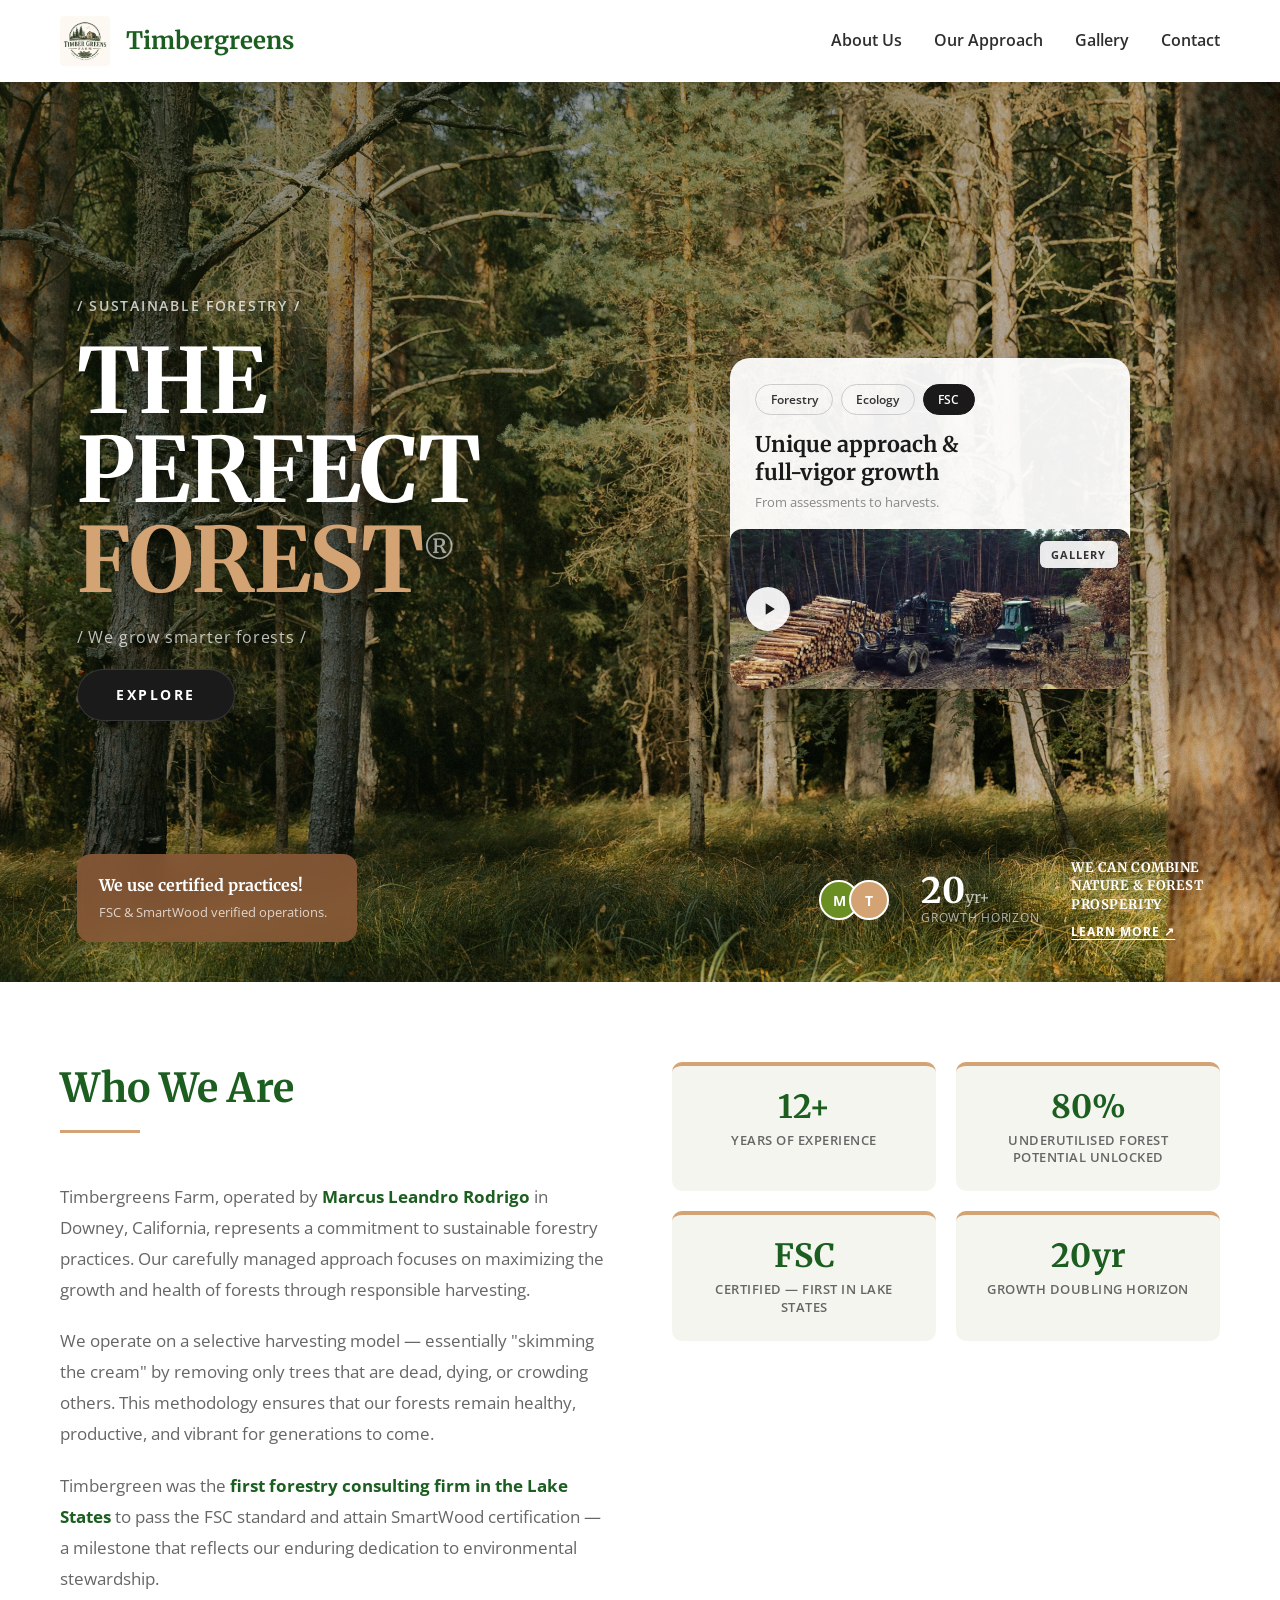
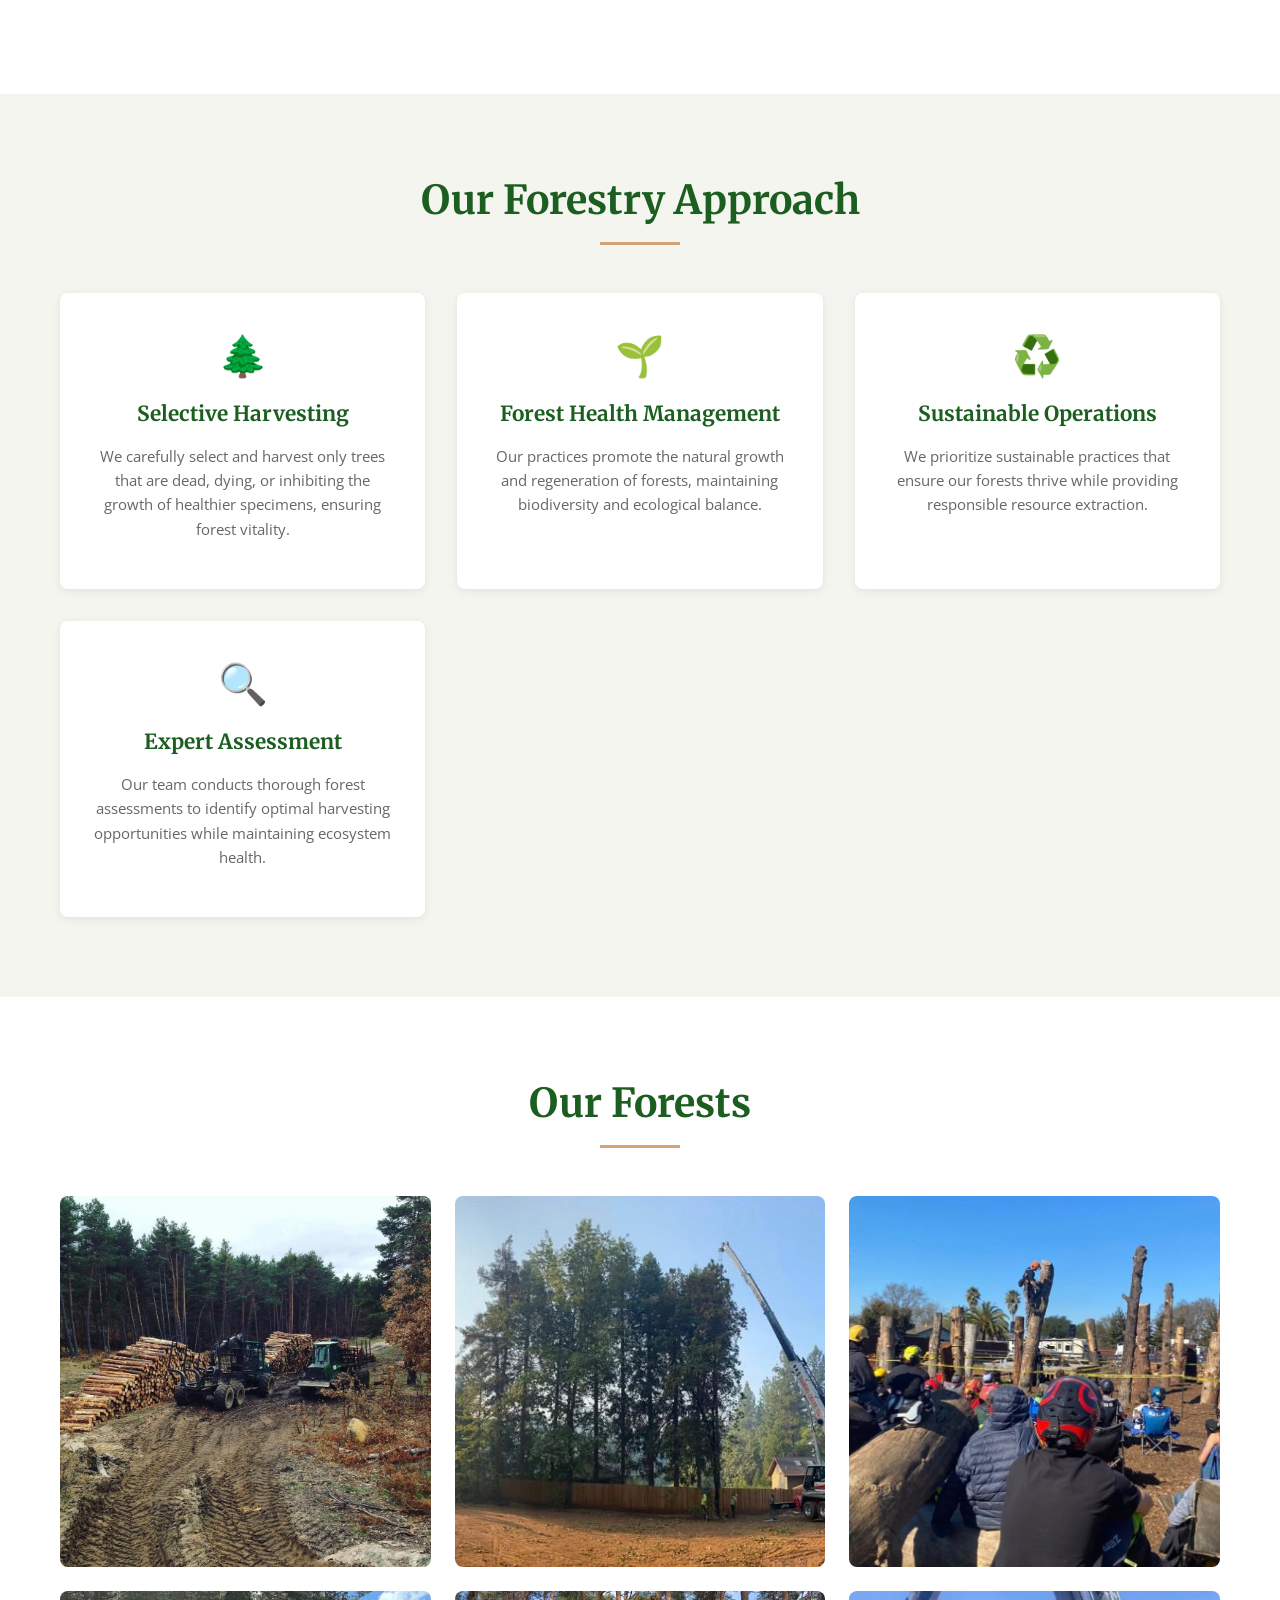
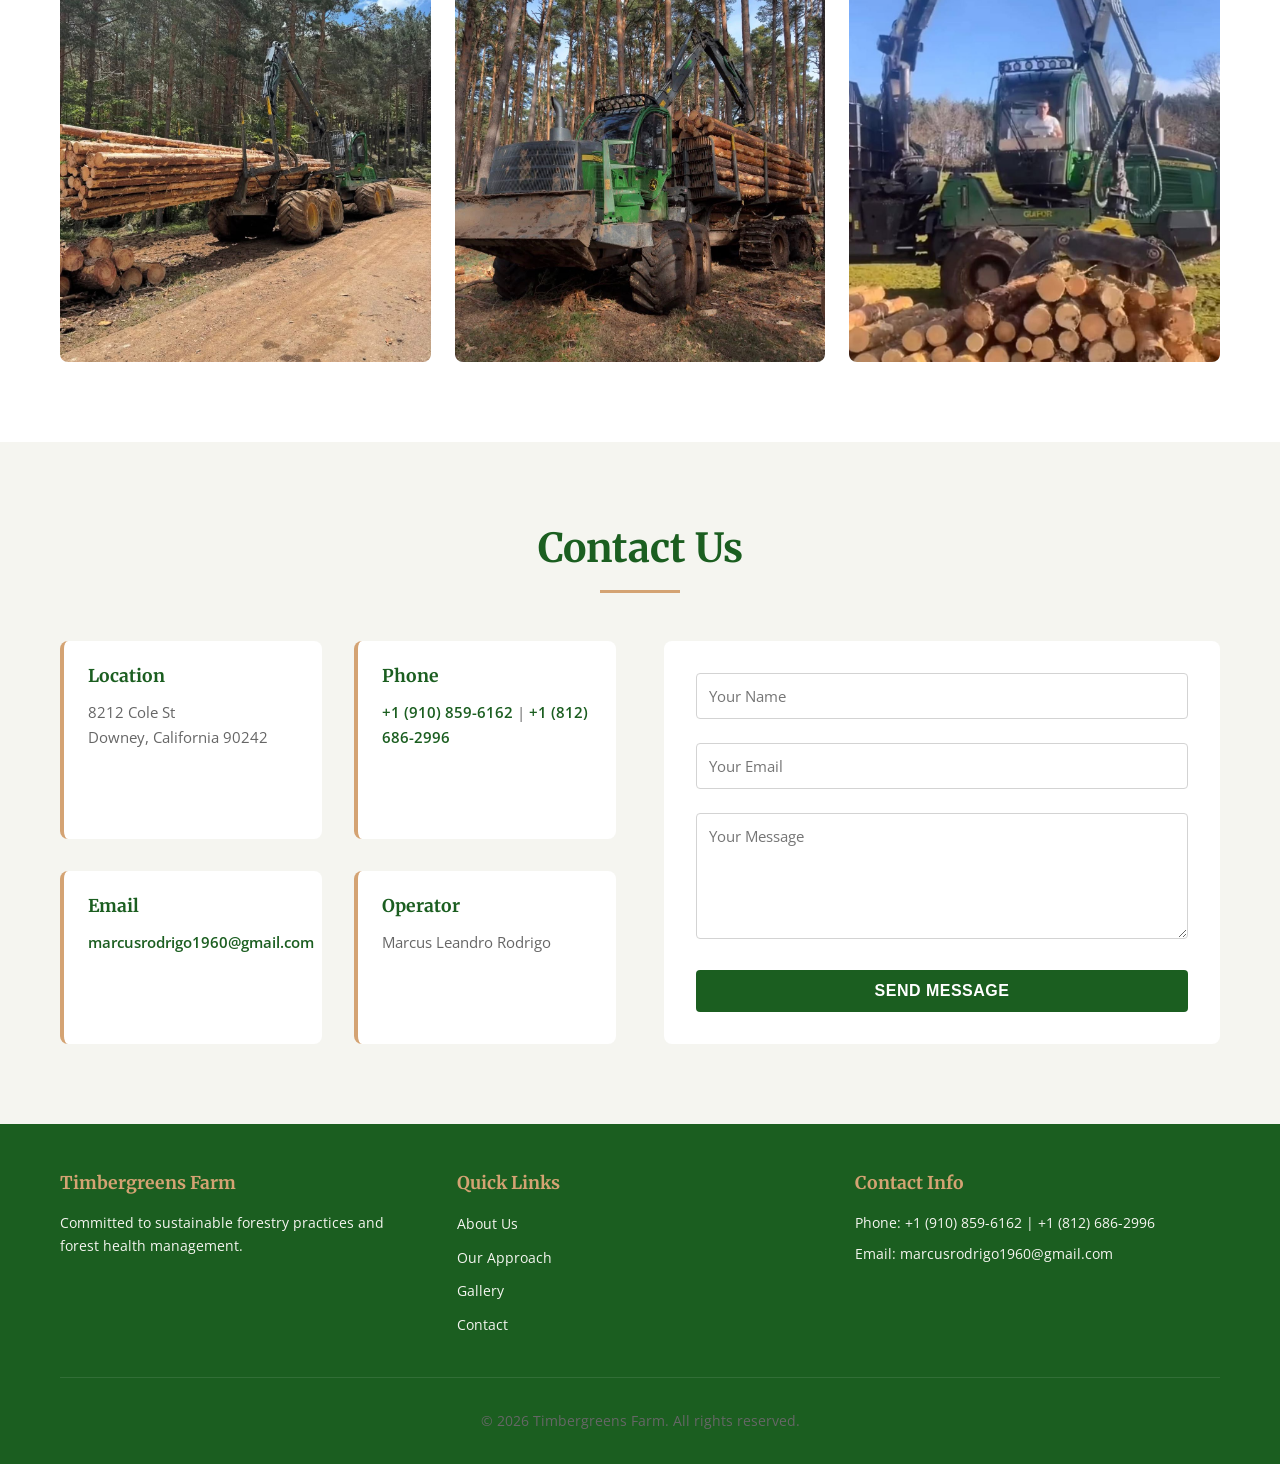
==== index.html @ 0f0b2492 "another commit message" ====
<!doctype html>
<html lang="en">
  <head>
    <meta charset="UTF-8" />
    <meta name="viewport" content="width=device-width, initial-scale=1.0" />
    <title>Timbergreens Farm - Sustainable Forestry Solutions</title>
    <link rel="preconnect" href="https://fonts.googleapis.com" />
    <link rel="preconnect" href="https://fonts.gstatic.com" crossorigin />
    <link
      href="https://fonts.googleapis.com/css2?family=Merriweather:wght@400;700&family=Open+Sans:wght@400;600;700&display=swap"
      rel="stylesheet"
    />
    <link rel="stylesheet" href="css/styles.css" />

    <link rel="stylesheet" href="css/about.css" />
  </head>
  <body>
    <!-- Header & Navigation -->
    <header class="header">
      <nav class="navbar">
        <div class="container">
          <div class="nav-wrapper">
            <div class="logo-section">
              <img src="Logo.jpeg" alt="Timbergreens Farm Logo" class="logo" />
              <span class="company-name">Timbergreens</span>
            </div>
            <ul class="nav-menu">
              <li><a href="about.html" class="nav-link">About Us</a></li>
              <li><a href="#services" class="nav-link">Our Approach</a></li>
              <li><a href="#gallery" class="nav-link">Gallery</a></li>
              <li><a href="#contact" class="nav-link">Contact</a></li>
            </ul>
            <button class="menu-toggle" id="menuToggle">
              <span></span>
              <span></span>
              <span></span>
            </button>
          </div>
        </div>
      </nav>
    </header>

    <!-- Hero Section -->
    <section class="hero" id="hero">
      <img
        src="images/Hero Img.jpg"
        alt="Timbergreens Forest"
        class="hero-bg-image"
      />
      <div class="hero-bg-overlay"></div>

      <div class="hero-inner">
        <!-- LEFT: Display text -->
        <div class="hero-left">
          <div class="hero-eyebrow">/ Sustainable Forestry /</div>
          <h1 class="hero-display">
            THE<br />
            PERFECT<br />
            <span class="hero-display-accent">FOREST</span
            ><sup class="hero-reg">®</sup>
          </h1>
          <p class="hero-tagline">/ We grow smarter forests /</p>
          <a href="#contact" class="hero-cta" id="heroCta">EXPLORE</a>
        </div>

        <!-- RIGHT: Floating info card -->
        <div class="hero-right">
          <div class="hero-card" id="heroCard">
            <div class="hero-card-tags">
              <span class="hero-tag">Forestry</span>
              <span class="hero-tag">Ecology</span>
              <span class="hero-tag hero-tag--dark">FSC</span>
            </div>
            <h2 class="hero-card-title">
              Unique approach &amp;<br />full-vigor growth
            </h2>
            <p class="hero-card-sub">From assessments to harvests.</p>
            <div class="hero-card-media">
              <a
                href="#gallery"
                class="hero-play-btn"
                id="heroPlayBtn"
                aria-label="View gallery"
              >
                <svg viewBox="0 0 24 24" fill="currentColor">
                  <path d="M8 5v14l11-7z" />
                </svg>
              </a>
              <div class="hero-card-badge">GALLERY</div>
              <img
                src="images/photo 1.jpeg"
                alt="Timbergreens forest preview"
                class="hero-card-img"
              />
            </div>
          </div>
        </div>
      </div>

      <!-- BOTTOM bar -->
      <div class="hero-bottom">
        <div class="hero-bottom-left">
          <div class="hero-bottom-card">
            <p class="hero-bottom-label">We use certified practices!</p>
            <p class="hero-bottom-sub">
              FSC &amp; SmartWood verified operations.
            </p>
          </div>
        </div>
        <div class="hero-bottom-right">
          <div class="hero-avatars">
            <div class="hero-avatar" style="background: #6b8e23">M</div>
            <div class="hero-avatar" style="background: #d4a373">T</div>
          </div>
          <div class="hero-stat-block">
            <span class="hero-stat-num">20<em>yr+</em></span>
            <span class="hero-stat-label">Growth horizon</span>
          </div>
          <div class="hero-nature-tagline">
            <p>WE CAN COMBINE<br />NATURE &amp; FOREST<br />PROSPERITY</p>
            <a href="about.html" class="hero-learn-more">LEARN MORE ↗</a>
          </div>
        </div>
      </div>
    </section>

    <!-- About Section -->
    <!-- Intro Statement -->
    <section class="about-intro">
      <div class="container">
        <div class="intro-grid">
          <div class="intro-text">
            <div class="section-header section-header--left">
              <h2>Who We Are</h2>
              <div class="divider divider--left"></div>
            </div>
            <p>
              Timbergreens Farm, operated by
              <strong>Marcus Leandro Rodrigo</strong> in Downey, California,
              represents a commitment to sustainable forestry practices. Our
              carefully managed approach focuses on maximizing the growth and
              health of forests through responsible harvesting.
            </p>
            <p>
              We operate on a selective harvesting model — essentially "skimming
              the cream" by removing only trees that are dead, dying, or
              crowding others. This methodology ensures that our forests remain
              healthy, productive, and vibrant for generations to come.
            </p>
            <p>
              Timbergreen was the
              <strong>first forestry consulting firm in the Lake States</strong>
              to pass the FSC standard and attain SmartWood certification — a
              milestone that reflects our enduring dedication to environmental
              stewardship.
            </p>
          </div>
          <div class="intro-stats">
            <div class="stat-card">
              <span class="stat-number">12+</span>
              <span class="stat-label">Years of Experience</span>
            </div>
            <div class="stat-card">
              <span class="stat-number">80%</span>
              <span class="stat-label"
                >Underutilised Forest Potential Unlocked</span
              >
            </div>
            <div class="stat-card">
              <span class="stat-number">FSC</span>
              <span class="stat-label">Certified — First in Lake States</span>
            </div>
            <div class="stat-card">
              <span class="stat-number">20yr</span>
              <span class="stat-label">Growth Doubling Horizon</span>
            </div>
          </div>
        </div>
      </div>
    </section>
    <!-- <section id="about" class="about">
      <div class="container">
        <div class="section-header">
          <h2>About Timbergreens</h2>
          <div class="divider"></div>
        </div>
        <div class="about-content">
          <div class="about-text"> -->
    <!-- <p>
              Timbergreens Farm, operated by Marcus Leandro Rodrigo in Downey,
              California, represents a commitment to sustainable forestry
              practices. Our carefully managed approach focuses on maximizing
              the growth and health of forests through responsible harvesting.
              Timbergreen Forestry – Spring Green, WI 53588 …creating a smarter
              kind of forest owner…. Opportunities for Cooperative Management:
              Washington Island, Wisconsin The Sustainable Forestry Cooperative
              movement has caught the attention of many residents of Washington
              Island. Timbergreen has been involved in several forest owner
              meetings, a low-impact logging demonstration field day, and has
              installed flooring in two homes on the Island, showing the final
              product available from cooperative management. Many ideas have
              been discussed and interest appears high to explore the options
              for starting a forestry cooperative. Here is a summary of some of
              the ideas that have been discussed over the past two months:
              Washington Island covers an area of about 20,000 acres with
              approximately 8,000 acres of that being forest. A significant
              portion of the forest (30-40%) is growing on small woodlots that
              contain homes. (The Door County information office will be
              providing Timbergreen with digital GIS data, allowing us to make a
              much more accurate estimation of this area) Residents describe
              forest management on the Island as involving occasional harvesting
              of large trees by Algoma Lumber Co. as well as some logging for
              personal use by several forest owners. There are several small
              sawmills on the Island, all are part time operations. Indications
              are that the forest resource is about 80% underutilized
              (Timbergreen’s estimate). The 1996 USFS inventory of Wisconsin’s
              timber resource offers the following information for Door County:
              Average stocking Annual Growth Species Mix 3,400 board feet per
              acre 105 board feet sawlogs 2/10ths cord sawbolts and pulp (Logs
              smaller than 10” diameter on the small end) 28% Cedar, 28%
              Aspen-Birch, 44% Maple-Beech Our observations are that the Island
              appears to fit this county average closely. Averages are just
              that, the average. We observed many woodlots with much higher
              volumes and great potential for forest management, while others
              were in very poor condition due to over-harvesting of just the
              good trees. Once we receive the GIS data, we can fine tune the
              acreage estimates and the species mix information. Timbergreen’s
              Full Vigor Forestry system works to build a fully stocked forest
              of high quality large trees, then harvests just the natural annual
              production of the forest to keep the best trees growing with good
              vigor. Using FVF principles, the annual growth of the forest could
              be doubled within 20 years. Each selective harvest would be better
              and better quality as time goes forward. Value-added processing of
              harvested timber could create a major new industry on the Island.
              In N. Europe where forest owner cooperatives have been successful
              for over 50 years, 60% of the forest owners have become members.
              In Finland, nearly all forest owners now belong to a cooperative.
              We estimate that within 5 years, a cooperative on the Island would
              attract about 60% of the woodlot owners.
            </p>
            <p>
              We operate on a selective harvesting model—essentially "skimming
              the cream" by removing only trees that are dead, dying, or
              crowding others. This methodology ensures that our forests remain
              healthy, productive, and vibrant for generations to come.
              Timbergreen Forestry – Spring Green, WI 53588 …creating a smarter
              kind of forest owner…. Resources Available: Assuming 60% of the
              landowners would participate, that would total about 5,000 acres
              of forest. Our first restoration harvest usually removes about
              1,000 board feet per acre of the worst timber. This could produce
              about 1,000,000 bf per year, for 5 years, just to begin the
              management process. By 2006, the annual growth on these lands
              would exceed 1,000,000 bf if the sawbolts (logs 6-10” diameter)
              are utilized. It seems appropriate to consider this production
              goal to be able to reach a large percentage of forest owners and
              have sufficient volume of wood to make the operation very
              efficient. Forest Management Planning: The Forest Stewardship
              Council is a global third party certification organization that
              offers the ‘state of the art’ guidance for Sustainable Forest
              Management. Timbergreen was the first forestry consulting firm in
              the Lake States to pass the FSC standard and attain SmartWood
              certification. FSC stresses that forest management must consider
              the community benefits, environmental protection & restoration, as
              well as the economic returns of all operations. We would recommend
              starting the planning process with discussions involving the
              Island residents to get their thoughts on what they would like the
              Island to look like in 100 years. Issues that were voiced
              included; deer herd management, maintaining open space in natural
              condition, controlling further development to keep things from
              changing, and maintaining water quality. Once the “desired future
              condition” is chosen, a step by step process can be developed to
              attain that goal. We work with the forest owner to help them
              develop a management program for their land that they understand
              and believe in. Potential Products: Hardwood flooring and kiln dry
              lumber have been the best products here at Timbergreen for 12
              years. We specialize in rustic – character flooring that can be
              made from our worst first harvests. (See the article ‘The
              Timbergreen Trials’) The beech, maple, oak, birch, and ash present
              on Washington Island are all very valuable as flooring. Better
              quality boards would be more valuable as millwork, furniture, or
              simply dry lumber. The cedar has many different uses from siding,
              decking, outdoor furniture, indoor paneling, and lumber. Naturally
              rot resistant wood is in high demand from environmentally
              conscious consumers today. There are an unlimited number of wood
              products that could be made from the forest here. The more
              manufacturing done, the higher the profits. Selling direct to
              consumers gives maximum returns. Marketing could be targeted first
              at construction projects on the Island where large volumes of
              lumber are used for flooring, cabinets, furniture, etc. Other wood
              using business could be contacted. Products could be made
              specifically for the visitors that come over on the ferries.
              Excess wood could be marketed as kiln dry lumber or flooring and
              sold off Island through the coop system or over the Internet.
              Maple and cedar are in high demand in the Milwaukee, Madison, and
              Chicago area. FSC certification would be a useful marketing aid
              for the coop’s wood.
            </p> -->
    <!-- <div class="quick-facts">
              <div class="fact-item">
                <h3>Our Philosophy</h3>
                <p>
                  Balance extraction with forest regeneration Timbergreen
                  Forestry – Spring Green, WI 53588 3 …creating a smarter kind
                  of forest owner…. The ultimate product would be to build log
                  cabins, complete with railings, stairs, flooring, cabinets,
                  furniture, decks, etc. Island contractors could work with the
                  coop to use much of the annual harvest in a final form.
                  Economic Impacts: Based on 12 years of selling value-added
                  wood products across the continent, Timbergreen can project
                  the value of the annual harvest – if selling direct to
                  consumers is chosen as the marketing goal. 1,000,000 bf total
                  harvest volume: Cedar – 280,000 bf Sell half as air dry lumber
                  for decking, siding @ $1/bf Sell half as manufactured paneling
                  $140,000 @ $2/bf $280,000 Hardwoods – 720,000 bf Sell 10% as
                  rough lumber Sell 45% as flooring Sell 45% as kd lumber
                  Estimated annual sales @$.75/bf @$3/bf @ $2.5/bf $54,000
                  $972,000 $810,000 $2,256,000 These figures could go much
                  higher if the coop installs the flooring, or more wood is
                  manufactured into final form products. It would be possible to
                  exceed $5,000,000 per year gross sales with creative
                  processing and marketing. It would take a major effort to
                  create the facility to process this wood, but the payoff is
                  very quick. This size business would create at least 10 full
                  time jobs within 3 years. The unique location, cool weather,
                  stable soils, and timber types make this an ideal summer
                  ‘logging camp’. (Here at Timbergreen, our Forest Owner Field
                  Days are very popular, and we actually get a lot of work done
                  while demonstrating our methods. Visitors pay a fee to cover
                  the expenses, so the work accomplished is an added benefit.)
                  Energy Production: Island residents have described previous
                  efforts to burn waste to generate power. Insufficient volume
                  was available to support an efficient operation.
                </p>
              </div>
              <div class="fact-item">
                <h3>Our Goal</h3>
                <p>
                  Maximize forest health and natural growth Value-added
                  Facilities: Several buildings would be needed to operate
                  efficiently. Our suggestion would be: 1. Sawmill building –
                  30’X60’ insulated pole building. This would house a WoodMizer
                  type band sawmill, a band resaw, an edger saw, a chop saw, a
                  dust collection system, and material handling rollers. One
                  heavy-duty forklift would be needed for this operation. 2.
                  Kilns Three Super Solar Cycle Kilns – 450,000 bf annual
                  capacity total. Three wood heated kilns 360,000 bf annual
                  capacity total. 3. Drying and storage building – 30’X60’
                  insulated pole building. This would house the air dry lumber
                  and the finished products waiting to be sold. A forklift would
                  be needed for this operation also. 4.
                  Warehouse-workshop-outlet store-office – 60’X100’ insulated
                  pole building. This would house a surface planer, rip saw,
                  chop saw, and molder. 4. Island workshops and stores A series
                  of smaller shops around the Island could be involved also.
                  Harvesting Equipment: Several low impact logging machines
                  would be needed. The small end could be 4X4 or 6X6 ATVs with a
                  skidding arch. Horse logging would work very well on the
                  Island. A skidding machine with radio-controlled winch is
                  another important machine. A small and a large forwarding
                  trailer or a pre-hauler would move logs to the roadside.
                  Flatbed trailers or a log truck would move the logs to the
                  mill. Wood waste from manufacturing and forestry operations
                  could be used to supplement burnable waste to make the Island
                  more self sufficient. Technology is improving quickly,
                  providing better efficiency and less pollution than just a few
                  years ago. Cooperative Showcase: Washington Island is a unique
                  opportunity for a community forestry cooperative to thrive. An
                  underutilized forest resource could provide the economic means
                  to strengthen the future of the Island economy through working
                  together for many benefits.
                </p>
              </div>
              <div class="fact-item">
                <h3>Our Practice</h3>
                <p>
                  Selective removal of dead, dying, and crowded trees Natural
                  Neighborhood Management: The high number of small woodlots
                  containing a home has spurred thought on a cooperative method
                  of management in areas with many neighbors. Please refer to
                  the ‘Natural Neighborhood Management’ article for details on
                  processing logs through the coop when a yard or woodlot tree
                  must be salvaged. Non-Timber Forest Products: Other forestry
                  coops are also producing a variety of mushrooms,
                  herbal-medicinal plants, maple syrup, etc to supplement the
                  timber production and involve people of varied interests. The
                  rich soils in the Island forests would be suitable for many
                  alternative crops. Education and Training: One topic that
                  comes up over and over in the discussions is resource
                  management education. A wide range of ideas from a school
                  forest, a demonstration forest for visitors, a forestry
                  conference center, to a logger training program has been
                  aired. A cooperative can use some of the value-added profits
                  to support programs of their choice. First priority seems to
                  be in serving the needs of the students in the school system.
                  Many projects could be done throughout the school year, in the
                  field, classroom or workshop. Several teachers are already
                  involved in the discussions and offer encouragement to support
                  an educational outreach in the school. This Island is a
                  perfect place to have a demonstration/training center. There
                  is a huge demand for practical, common sense forestry and low
                  impact logging information. Hundreds and perhaps thousands of
                  visitors could be drawn to the Island to ‘see in action’ the
                  forestry projects of this cooperative. Horse skidding would be
                  an attraction that would be extremely popular.
                </p>
              </div>
            </div>
          </div>
        </div>
      </div>
    </section> -->

    <!-- Services / Approach Section -->
    <section id="services" class="services">
      <div class="container">
        <div class="section-header">
          <h2>Our Forestry Approach</h2>
          <div class="divider"></div>
        </div>
        <div class="services-grid">
          <div class="service-card">
            <div class="service-icon">
              <span>🌲</span>
            </div>
            <h3>Selective Harvesting</h3>
            <p>
              We carefully select and harvest only trees that are dead, dying,
              or inhibiting the growth of healthier specimens, ensuring forest
              vitality.
            </p>
          </div>
          <div class="service-card">
            <div class="service-icon">
              <span>🌱</span>
            </div>
            <h3>Forest Health Management</h3>
            <p>
              Our practices promote the natural growth and regeneration of
              forests, maintaining biodiversity and ecological balance.
            </p>
          </div>
          <div class="service-card">
            <div class="service-icon">
              <span>♻️</span>
            </div>
            <h3>Sustainable Operations</h3>
            <p>
              We prioritize sustainable practices that ensure our forests thrive
              while providing responsible resource extraction.
            </p>
          </div>
          <div class="service-card">
            <div class="service-icon">
              <span>🔍</span>
            </div>
            <h3>Expert Assessment</h3>
            <p>
              Our team conducts thorough forest assessments to identify optimal
              harvesting opportunities while maintaining ecosystem health.
            </p>
          </div>
        </div>
      </div>
    </section>

    <!-- Gallery Section -->
    <section id="gallery" class="gallery">
      <div class="container">
        <div class="section-header">
          <h2>Our Forests</h2>
          <div class="divider"></div>
        </div>
        <div class="gallery-grid">
          <div class="gallery-item">
            <img src="images/photo 1.jpeg" alt="Forest landscape 1" />
          </div>
          <div class="gallery-item">
            <img src="images/photo 2.jpeg" alt="Forest landscape 2" />
          </div>
          <div class="gallery-item">
            <img src="images/photo 3.jpeg" alt="Forest landscape 3" />
          </div>
          <div class="gallery-item">
            <img src="images/photo 4.jpeg" alt="Forest landscape 4" />
          </div>
          <div class="gallery-item">
            <img src="images/photo 5.jpeg" alt="Forest landscape 5" />
          </div>
          <div class="gallery-item">
            <img src="images/photo 6.jpeg" alt="Forest landscape 6" />
          </div>
        </div>
      </div>
    </section>

    <!-- Contact Section -->
    <section id="contact" class="contact">
      <div class="container">
        <div class="section-header">
          <h2>Contact Us</h2>
          <div class="divider"></div>
        </div>
        <div class="contact-content">
          <div class="contact-info">
            <div class="info-item">
              <h3>Location</h3>
              <p>8212 Cole St<br />Downey, California 90242</p>
            </div>
            <div class="info-item">
              <h3>Phone</h3>
              <p>
                <a href="tel:+1 (910) 859-6162">+1 (910) 859-6162</a> |
                <a href="tel:+1 (812) 686-2996">+1 (812) 686-2996</a>
              </p>
            </div>
            <div class="info-item">
              <h3>Email</h3>
              <p>
                <a href="mailto:marcusrodrigo1960@gmail.com"
                  >marcusrodrigo1960@gmail.com</a
                >
              </p>
            </div>
            <div class="info-item">
              <h3>Operator</h3>
              <p>Marcus Leandro Rodrigo</p>
            </div>
          </div>
          <div class="contact-form">
            <form id="contactForm">
              <div class="form-group">
                <input type="text" id="name" placeholder="Your Name" required />
              </div>
              <div class="form-group">
                <input
                  type="email"
                  id="email"
                  placeholder="Your Email"
                  required
                />
              </div>
              <div class="form-group">
                <textarea
                  id="message"
                  placeholder="Your Message"
                  rows="5"
                  required
                ></textarea>
              </div>
              <button type="submit" class="submit-button">Send Message</button>
            </form>
          </div>
        </div>
      </div>
    </section>

    <!-- Footer -->
    <footer class="footer">
      <div class="container">
        <div class="footer-content">
          <div class="footer-section">
            <h4>Timbergreens Farm</h4>
            <p>
              Committed to sustainable forestry practices and forest health
              management.
            </p>
          </div>
          <div class="footer-section">
            <h4>Quick Links</h4>
            <ul>
              <li><a href="about.html">About Us</a></li>
              <li><a href="#services">Our Approach</a></li>
              <li><a href="#gallery">Gallery</a></li>
              <li><a href="#contact">Contact</a></li>
            </ul>
          </div>
          <div class="footer-section">
            <h4>Contact Info</h4>
            <p>
              Phone: <a href="tel:+19108596162">+1 (910) 859-6162</a> |
              <a href="tel:+18126862996">+1 (812) 686-2996</a>
            </p>
            <p>
              Email:
              <a href="mailto:marcusrodrigo1960@gmail.com"
                >marcusrodrigo1960@gmail.com</a
              >
            </p>
          </div>
        </div>
        <div class="footer-bottom">
          <p>&copy; 2026 Timbergreens Farm. All rights reserved.</p>
        </div>
      </div>
    </footer>

    <script src="js/script.js"></script>
  </body>
</html>
---- css/styles.css ----
/* ==========================================
    COLOR PALETTE
   ========================================== */
:root {
    --primary: #1B5E20;
    --secondary: #6B8E23;
    --accent: #D4A373;
    --background: #F5F5F0;
    --text: #2E2E2E;
    --light-text: #666666;
    --border: #D3D3D3;
    --white: #FFFFFF;
}

/* ==========================================
    TYPOGRAPHY
   ========================================== */
* {
    margin: 0;
    padding: 0;
    box-sizing: border-box;
}

html {
    scroll-behavior: smooth;
}

body {
    font-family: 'Open Sans', sans-serif;
    color: var(--text);
    background-color: var(--background);
    line-height: 1.6;
}

h1, h2, h3, h4, h5, h6 {
    font-family: 'Merriweather', serif;
    line-height: 1.3;
    margin-bottom: 1rem;
    color: var(--primary);
}

p {
    color: var(--light-text);
    margin-bottom: 1rem;
}

a {
    color: var(--primary);
    text-decoration: none;
    transition: color 0.3s ease;
}

a:hover {
    color: var(--secondary);
}

/* ==========================================
    LAYOUT
   ========================================== */
.container {
    max-width: 1200px;
    margin: 0 auto;
    padding: 0 20px;
}

.section-header {
    text-align: center;
    margin-bottom: 3rem;
}

.section-header h2 {
    font-size: 2.5rem;
    margin-bottom: 1rem;
}

.divider {
    width: 80px;
    height: 3px;
    background-color: var(--accent);
    margin: 0 auto;
}

/* ==========================================
    HEADER & NAVIGATION
   ========================================== */
.header {
    background-color: var(--white);
    box-shadow: 0 2px 8px rgba(0, 0, 0, 0.1);
    position: sticky;
    top: 0;
    z-index: 100;
}

.navbar {
    padding: 1rem 0;
}

.nav-wrapper {
    display: flex;
    justify-content: space-between;
    align-items: center;
}

.logo-section {
    display: flex;
    align-items: center;
    gap: 1rem;
}

.logo {
    height: 50px;
    width: auto;
    border-radius: 4px;
}

.company-name {
    font-family: 'Merriweather', serif;
    font-size: 1.5rem;
    font-weight: 700;
    color: var(--primary);
}

.nav-menu {
    display: flex;
    list-style: none;
    gap: 2rem;
}

.nav-link {
    font-weight: 600;
    color: var(--text);
    padding: 0.5rem 0;
    border-bottom: 2px solid transparent;
    transition: all 0.3s ease;
}

.nav-link:hover {
    color: var(--primary);
    border-bottom-color: var(--accent);
}

.menu-toggle {
    display: none;
    flex-direction: column;
    background: none;
    border: none;
    cursor: pointer;
    gap: 5px;
}

.menu-toggle span {
    width: 25px;
    height: 3px;
    background-color: var(--primary);
    border-radius: 2px;
    transition: all 0.3s ease;
}

/* ==========================================
    HERO SECTION — REDESIGNED
   ========================================== */
.hero {
    position: relative;
    min-height: 100vh;
    overflow: hidden;
    display: flex;
    flex-direction: column;
    justify-content: space-between;
    font-family: 'Merriweather', serif;
}

/* Background image */
.hero-bg-image {
    position: absolute;
    inset: 0;
    width: 100%;
    height: 100%;
    object-fit: cover;
    object-position: center 30%;
    z-index: 0;
}

/* Subtle gradient overlay — keeps readability without killing the photo */
.hero-bg-overlay {
    position: absolute;
    inset: 0;
    background: linear-gradient(
        135deg,
        rgba(15, 30, 15, 0.52) 0%,
        rgba(10, 22, 10, 0.28) 50%,
        rgba(0, 0, 0, 0.08) 100%
    );
    z-index: 1;
}

/* ---- INNER (two-column) ---- */
.hero-inner {
    position: relative;
    z-index: 2;
    display: grid;
    grid-template-columns: 1fr 1fr;
    align-items: center;
    gap: 2rem;
    padding: 7rem 6vw 2rem;
    flex: 1;
}

/* ---- LEFT ---- */
.hero-left {
    display: flex;
    flex-direction: column;
    gap: 1.2rem;
}

.hero-eyebrow {
    font-family: 'Open Sans', sans-serif;
    font-size: 0.9rem;
    font-weight: 600;
    letter-spacing: 0.12em;
    color: rgba(255,255,255,0.75);
    text-transform: uppercase;
}

.hero-display {
    font-family: 'Merriweather', serif;
    font-size: clamp(3.4rem, 7vw, 6.5rem);
    font-weight: 700;
    line-height: 1.0;
    color: #fff;
    text-shadow: 2px 4px 18px rgba(0,0,0,0.35);
    letter-spacing: -0.01em;
    margin: 0;
    animation: heroFadeUp 0.9s ease both;
}

.hero-display-accent {
    color: #D4A373;
}

.hero-reg {
    font-size: 0.35em;
    vertical-align: super;
    color: rgba(255,255,255,0.6);
    font-weight: 400;
}

.hero-tagline {
    font-family: 'Open Sans', sans-serif;
    font-size: 1rem;
    color: rgba(255,255,255,0.72);
    letter-spacing: 0.05em;
    margin: 0;
    animation: heroFadeUp 1.0s 0.15s ease both;
}

/* Dark pill CTA — matches reference */
.hero-cta {
    display: inline-flex;
    align-items: center;
    justify-content: center;
    padding: 0.85rem 2.4rem;
    background-color: #1a1a1a;
    color: #fff;
    font-family: 'Open Sans', sans-serif;
    font-size: 0.88rem;
    font-weight: 700;
    letter-spacing: 0.18em;
    text-transform: uppercase;
    border-radius: 50px;
    border: 1.5px solid rgba(255,255,255,0.12);
    text-decoration: none;
    width: fit-content;
    transition: background 0.3s ease, transform 0.25s ease, box-shadow 0.3s ease;
    animation: heroFadeUp 1.1s 0.25s ease both;
}

.hero-cta:hover {
    background-color: #2d5a27;
    transform: translateY(-3px);
    box-shadow: 0 8px 24px rgba(0,0,0,0.35);
    color: #fff;
}

/* ---- RIGHT: floating card ---- */
.hero-right {
    display: flex;
    justify-content: center;
    align-items: flex-start;
    padding-top: 2rem;
    animation: heroFadeUp 1.0s 0.2s ease both;
}

.hero-card {
    background: rgba(255,255,255,0.94);
    backdrop-filter: blur(16px);
    -webkit-backdrop-filter: blur(16px);
    border-radius: 20px;
    padding: 1.6rem 1.6rem 0;
    width: 100%;
    max-width: 400px;
    box-shadow: 0 20px 60px rgba(0,0,0,0.22);
    overflow: hidden;
    position: relative;
}

.hero-card-tags {
    display: flex;
    gap: 0.5rem;
    margin-bottom: 1rem;
}

.hero-tag {
    font-family: 'Open Sans', sans-serif;
    font-size: 0.78rem;
    font-weight: 600;
    padding: 0.3rem 0.9rem;
    border-radius: 50px;
    border: 1.5px solid #ccc;
    color: #333;
    background: transparent;
}

.hero-tag--dark {
    background: #1a1a1a;
    color: #fff;
    border-color: #1a1a1a;
}

.hero-card-title {
    font-family: 'Merriweather', serif;
    font-size: 1.35rem;
    font-weight: 700;
    color: #1a1a1a;
    line-height: 1.3;
    margin-bottom: 0.3rem;
}

.hero-card-sub {
    font-family: 'Open Sans', sans-serif;
    font-size: 0.82rem;
    color: #888;
    margin-bottom: 1rem;
}

/* Card media strip */
.hero-card-media {
    position: relative;
    height: 160px;
    border-radius: 12px;
    overflow: hidden;
    margin: 0 -1.6rem;
}

.hero-card-img {
    width: 100%;
    height: 100%;
    object-fit: cover;
    object-position: center 40%;
    display: block;
}

.hero-play-btn {
    position: absolute;
    left: 1rem;
    top: 50%;
    transform: translateY(-50%);
    z-index: 3;
    width: 44px;
    height: 44px;
    border-radius: 50%;
    background: rgba(255,255,255,0.92);
    display: flex;
    align-items: center;
    justify-content: center;
    color: #1a1a1a;
    text-decoration: none;
    box-shadow: 0 4px 14px rgba(0,0,0,0.2);
    transition: transform 0.25s ease, box-shadow 0.25s ease;
}

.hero-play-btn svg {
    width: 20px;
    height: 20px;
    margin-left: 2px;
}

.hero-play-btn:hover {
    transform: translateY(-50%) scale(1.1);
    box-shadow: 0 6px 20px rgba(0,0,0,0.3);
}

.hero-card-badge {
    position: absolute;
    top: 0.75rem;
    right: 0.75rem;
    z-index: 3;
    background: rgba(255,255,255,0.9);
    font-family: 'Open Sans', sans-serif;
    font-size: 0.68rem;
    font-weight: 700;
    letter-spacing: 0.1em;
    padding: 0.3rem 0.7rem;
    border-radius: 6px;
    color: #333;
}

/* ---- BOTTOM bar ---- */
.hero-bottom {
    position: relative;
    z-index: 2;
    display: grid;
    grid-template-columns: 1fr 1fr;
    align-items: end;
    padding: 0 6vw 2.5rem;
    gap: 2rem;
}

.hero-bottom-card {
    background: rgba(139, 90, 56, 0.88);
    backdrop-filter: blur(10px);
    border-radius: 14px;
    padding: 1.2rem 1.4rem;
    max-width: 280px;
}

.hero-bottom-label {
    font-family: 'Merriweather', serif;
    font-size: 1rem;
    font-weight: 700;
    color: #fff;
    margin: 0 0 0.25rem;
}

.hero-bottom-sub {
    font-family: 'Open Sans', sans-serif;
    font-size: 0.8rem;
    color: rgba(255,255,255,0.75);
    margin: 0;
}

.hero-bottom-right {
    display: flex;
    align-items: center;
    gap: 2rem;
    justify-content: flex-end;
}

.hero-avatars {
    display: flex;
}

.hero-avatar {
    width: 40px;
    height: 40px;
    border-radius: 50%;
    border: 2px solid #fff;
    color: #fff;
    font-family: 'Open Sans', sans-serif;
    font-size: 0.85rem;
    font-weight: 700;
    display: flex;
    align-items: center;
    justify-content: center;
    margin-left: -10px;
}

.hero-avatars .hero-avatar:first-child {
    margin-left: 0;
}

.hero-stat-block {
    display: flex;
    flex-direction: column;
    align-items: flex-start;
}

.hero-stat-num {
    font-family: 'Merriweather', serif;
    font-size: 2.2rem;
    font-weight: 700;
    color: #fff;
    line-height: 1;
}

.hero-stat-num em {
    font-size: 1rem;
    font-style: normal;
    font-weight: 400;
    color: rgba(255,255,255,0.7);
}

.hero-stat-label {
    font-family: 'Open Sans', sans-serif;
    font-size: 0.75rem;
    color: rgba(255,255,255,0.65);
    text-transform: uppercase;
    letter-spacing: 0.06em;
}

.hero-nature-tagline {
    display: flex;
    flex-direction: column;
    gap: 0.5rem;
}

.hero-nature-tagline p {
    font-family: 'Merriweather', serif;
    font-size: 0.82rem;
    font-weight: 700;
    color: #fff;
    line-height: 1.4;
    text-transform: uppercase;
    letter-spacing: 0.04em;
    margin: 0;
}

.hero-learn-more {
    font-family: 'Open Sans', sans-serif;
    font-size: 0.78rem;
    font-weight: 700;
    color: #fff;
    letter-spacing: 0.08em;
    text-transform: uppercase;
    text-decoration: underline;
    text-underline-offset: 3px;
    transition: color 0.2s ease;
}

.hero-learn-more:hover {
    color: #D4A373;
}

/* ---- Animation ---- */
@keyframes heroFadeUp {
    from { opacity: 0; transform: translateY(28px); }
    to   { opacity: 1; transform: translateY(0); }
}

/* ---- Legacy CTA button (used elsewhere) ---- */
.cta-button {
    display: inline-block;
    padding: 1rem 2.5rem;
    background-color: var(--accent);
    color: var(--white);
    font-weight: 700;
    border-radius: 4px;
    transition: all 0.3s ease;
    text-transform: uppercase;
    letter-spacing: 0.5px;
}

.cta-button:hover {
    background-color: var(--secondary);
    transform: translateY(-2px);
    box-shadow: 0 4px 12px rgba(0, 0, 0, 0.2);
}

/* ---- Hero Responsive ---- */
@media (max-width: 900px) {
    .hero-inner {
        grid-template-columns: 1fr;
        padding-top: 5rem;
        gap: 2.5rem;
    }

    .hero-right {
        padding-top: 0;
    }

    .hero-card {
        max-width: 100%;
    }

    .hero-bottom {
        grid-template-columns: 1fr;
        gap: 1.2rem;
    }

    .hero-bottom-right {
        justify-content: flex-start;
        flex-wrap: wrap;
        gap: 1.2rem;
    }
}

@media (max-width: 600px) {
    .hero-display {
        font-size: 3rem;
    }

    .hero-inner {
        padding: 4.5rem 1.2rem 1rem;
    }

    .hero-bottom {
        padding: 0 1.2rem 2rem;
    }

    .hero-nature-tagline {
        display: none;
    }
}

/* ==========================================
    ABOUT SECTION
   ========================================== */
.about {
    padding: 5rem 0;
    background-color: var(--white);
}

.about-content {
    display: grid;
    gap: 3rem;
}

.about-text p {
    font-size: 1.1rem;
    line-height: 1.8;
    margin-bottom: 1.5rem;
    color: var(--light-text);
}

.quick-facts {
    display: grid;
    grid-template-columns: repeat(auto-fit, minmax(250px, 1fr));
    gap: 2rem;
    margin-top: 2rem;
}

.fact-item {
    padding: 1.5rem;
    background-color: var(--background);
    border-left: 4px solid var(--accent);
    border-radius: 4px;
}

.fact-item h3 {
    font-size: 1.2rem;
    margin-bottom: 0.5rem;
}

.fact-item p {
    margin-bottom: 0;
    font-size: 0.95rem;
}

/* ==========================================
    SERVICES SECTION
   ========================================== */
.services {
    padding: 5rem 0;
    background-color: var(--background);
}

.services-grid {
    display: grid;
    grid-template-columns: repeat(auto-fit, minmax(280px, 1fr));
    gap: 2rem;
}

.service-card {
    background-color: var(--white);
    padding: 2rem;
    border-radius: 8px;
    text-align: center;
    transition: all 0.3s ease;
    box-shadow: 0 2px 8px rgba(0, 0, 0, 0.08);
}

.service-card:hover {
    box-shadow: 0 8px 16px rgba(0, 0, 0, 0.12);
    transform: translateY(-4px);
}

.service-icon {
    font-size: 2.5rem;
    margin-bottom: 1rem;
    height: 60px;
    display: flex;
    align-items: center;
    justify-content: center;
}

.service-card h3 {
    font-size: 1.3rem;
    margin-bottom: 1rem;
}

.service-card p {
    font-size: 0.95rem;
    line-height: 1.6;
}

/* ==========================================
    GALLERY SECTION
   ========================================== */
.gallery {
    padding: 5rem 0;
    background-color: var(--white);
}

.gallery-grid {
    display: grid;
    grid-template-columns: repeat(auto-fit, minmax(300px, 1fr));
    gap: 1.5rem;
}

.gallery-item {
    position: relative;
    overflow: hidden;
    border-radius: 8px;
    aspect-ratio: 1;
}

.gallery-item img {
    width: 100%;
    height: 100%;
    object-fit: cover;
    transition: transform 0.3s ease;
}

.gallery-item:hover img {
    transform: scale(1.05);
}

/* ==========================================
    CONTACT SECTION
   ========================================== */
.contact {
    padding: 5rem 0;
    background-color: var(--background);
}

.contact-content {
    display: grid;
    grid-template-columns: 1fr 1fr;
    gap: 3rem;
}

.contact-info {
    display: grid;
    grid-template-columns: repeat(auto-fit, minmax(200px, 1fr));
    gap: 2rem;
}

.info-item {
    background-color: var(--white);
    padding: 1.5rem;
    border-radius: 8px;
    border-left: 4px solid var(--accent);
}

.info-item h3 {
    font-size: 1.1rem;
    margin-bottom: 0.8rem;
}

.info-item p {
    margin-bottom: 0;
    font-size: 0.95rem;
}

.info-item a {
    font-weight: 600;
}

.contact-form {
    background-color: var(--white);
    padding: 2rem;
    border-radius: 8px;
}

.form-group {
    margin-bottom: 1.5rem;
}

.form-group input,
.form-group textarea {
    width: 100%;
    padding: 0.75rem;
    border: 1px solid var(--border);
    border-radius: 4px;
    font-family: 'Open Sans', sans-serif;
    font-size: 0.95rem;
    transition: border-color 0.3s ease;
}

.form-group input:focus,
.form-group textarea:focus {
    outline: none;
    border-color: var(--primary);
    box-shadow: 0 0 0 3px rgba(27, 94, 32, 0.1);
}

.submit-button {
    width: 100%;
    padding: 0.75rem;
    background-color: var(--primary);
    color: var(--white);
    border: none;
    border-radius: 4px;
    font-weight: 700;
    font-size: 1rem;
    cursor: pointer;
    transition: all 0.3s ease;
    text-transform: uppercase;
    letter-spacing: 0.5px;
}

.submit-button:hover {
    background-color: var(--secondary);
    transform: translateY(-2px);
    box-shadow: 0 4px 12px rgba(0, 0, 0, 0.2);
}

/* ==========================================
    FOOTER
   ========================================== */
.footer {
    background-color: var(--primary);
    color: var(--white);
    padding: 3rem 0 1rem;
}

.footer-content {
    display: grid;
    grid-template-columns: repeat(auto-fit, minmax(250px, 1fr));
    gap: 2rem;
    margin-bottom: 2rem;
}

.footer-section h4 {
    color: var(--accent);
    font-size: 1.1rem;
    margin-bottom: 1rem;
}

.footer-section p,
.footer-section a {
    color: var(--background);
    font-size: 0.9rem;
    margin-bottom: 0.5rem;
}

.footer-section a:hover {
    color: var(--accent);
}

.footer-section ul {
    list-style: none;
}

.footer-section ul li {
    margin-bottom: 0.5rem;
}

.footer-bottom {
    text-align: center;
    padding-top: 2rem;
    border-top: 1px solid rgba(255, 255, 255, 0.1);
    color: var(--background);
    font-size: 0.85rem;
}

/* ==========================================
    RESPONSIVE DESIGN
   ========================================== */
@media (max-width: 768px) {
    .menu-toggle {
        display: flex;
    }

    .nav-menu {
        display: none;
        position: absolute;
        top: 70px;
        right: 20px;
        flex-direction: column;
        background-color: var(--white);
        padding: 1rem;
        border-radius: 8px;
        box-shadow: 0 4px 12px rgba(0, 0, 0, 0.1);
        gap: 0.5rem;
        min-width: 200px;
    }

    .nav-menu.active {
        display: flex;
    }


    .section-header h2 {
        font-size: 2rem;
    }

    .contact-content {
        grid-template-columns: 1fr;
    }

    .contact-info {
        grid-template-columns: 1fr;
    }

    .gallery-grid {
        grid-template-columns: repeat(auto-fit, minmax(200px, 1fr));
    }

}

@media (max-width: 480px) {
    .nav-menu {
        right: 10px;
    }


    .section-header h2 {
        font-size: 1.5rem;
    }

    .quick-facts {
        grid-template-columns: 1fr;
    }

    .services-grid {
        grid-template-columns: 1fr;
    }

    .gallery-grid {
        grid-template-columns: 1fr;
    }

    .cta-button {
        padding: 0.8rem 1.5rem;
        font-size: 0.9rem;
    }
}
---- css/about.css ----
/* ==========================================
   ABOUT PAGE — SHARED UTILITIES
   ========================================== */
.company-name-link {
  text-decoration: none;
}

.section-header--left {
  text-align: left;
}

.divider--left {
  margin: 0;
}

.section-subtext {
  color: var(--light-text);
  font-size: 0.95rem;
  margin-top: 0.5rem;
}

.nav-link.active-page {
  color: var(--primary);
  border-bottom: 2px solid var(--accent);
}

/* ==========================================
   PAGE HERO BANNER
   ========================================== */
.page-hero {
  position: relative;
  height: 440px;
  overflow: hidden;
  display: flex;
  align-items: center;
  justify-content: center;
}

.page-hero-image {
  position: absolute;
  top: 0;
  left: 0;
  width: 100%;
  height: 100%;
  object-fit: cover;
  object-position: center 40%;
}

.page-hero-overlay {
  position: absolute;
  inset: 0;
  background: linear-gradient(
    135deg,
    rgba(27, 94, 32, 0.78) 0%,
    rgba(107, 142, 35, 0.55) 100%
  );
}

.page-hero-content {
  position: relative;
  z-index: 2;
  text-align: center;
  color: var(--white);
  padding: 0 1rem;
}

.page-hero-eyebrow {
  font-family: 'Open Sans', sans-serif;
  font-size: 0.85rem;
  font-weight: 700;
  letter-spacing: 3px;
  text-transform: uppercase;
  color: var(--accent);
  margin-bottom: 0.75rem;
}

.page-hero-title {
  font-size: 3rem;
  font-weight: 700;
  color: var(--white);
  margin-bottom: 1rem;
  text-shadow: 2px 2px 6px rgba(0, 0, 0, 0.3);
}

.page-hero-subtitle {
  font-size: 1.15rem;
  color: rgba(255, 255, 255, 0.88);
  max-width: 600px;
  margin: 0 auto;
  line-height: 1.7;
  text-shadow: 1px 1px 3px rgba(0, 0, 0, 0.25);
}

.page-hero-breadcrumb {
  position: absolute;
  bottom: 0;
  left: 0;
  right: 0;
  z-index: 3;
  background: rgba(0, 0, 0, 0.3);
  backdrop-filter: blur(4px);
  padding: 0.6rem 0;
  font-size: 0.85rem;
  color: rgba(255, 255, 255, 0.8);
}

.page-hero-breadcrumb a {
  color: rgba(255, 255, 255, 0.8);
  transition: color 0.2s;
}

.page-hero-breadcrumb a:hover {
  color: var(--accent);
}

.breadcrumb-sep {
  margin: 0 0.5rem;
  opacity: 0.6;
}

/* ==========================================
   INTRO SECTION
   ========================================== */
.about-intro {
  padding: 5rem 0;
  background-color: var(--white);
}

.intro-grid {
  display: grid;
  grid-template-columns: 1fr 1fr;
  gap: 4rem;
  align-items: start;
}

.intro-text p {
  font-size: 1.05rem;
  line-height: 1.85;
  color: var(--light-text);
  margin-bottom: 1.25rem;
}

.intro-text strong {
  color: var(--primary);
}

.intro-stats {
  display: grid;
  grid-template-columns: 1fr 1fr;
  gap: 1.25rem;
}

.stat-card {
  background: var(--background);
  border-radius: 10px;
  padding: 1.5rem 1.25rem;
  text-align: center;
  border-top: 4px solid var(--accent);
  transition: transform 0.3s ease, box-shadow 0.3s ease;
}

.stat-card:hover {
  transform: translateY(-4px);
  box-shadow: 0 8px 20px rgba(0, 0, 0, 0.1);
}

.stat-number {
  display: block;
  font-family: 'Merriweather', serif;
  font-size: 2rem;
  font-weight: 700;
  color: var(--primary);
  line-height: 1.1;
  margin-bottom: 0.4rem;
}

.stat-label {
  display: block;
  font-size: 0.8rem;
  font-weight: 600;
  color: var(--light-text);
  line-height: 1.4;
  text-transform: uppercase;
  letter-spacing: 0.5px;
}

/* ==========================================
   VISION STATEMENT SECTION
   ========================================== */
.about-vision {
  padding: 6rem 0;
  background-color: var(--white);
  border-top: 1px solid rgba(107, 142, 35, 0.15);
  border-bottom: 1px solid rgba(107, 142, 35, 0.15);
  background-image: linear-gradient(to bottom, rgba(244, 246, 244, 0.4), transparent);
}

.vision-content {
  max-width: 850px;
  margin: 0 auto;
  text-align: center;
}

.vision-eyebrow {
  font-family: 'Open Sans', sans-serif;
  font-size: 0.85rem;
  font-weight: 700;
  letter-spacing: 4px;
  text-transform: uppercase;
  color: var(--accent);
  margin-bottom: 1.25rem;
}

.vision-heading {
  font-family: 'Merriweather', serif;
  font-size: 2.8rem;
  font-weight: 700;
  color: var(--primary);
  line-height: 1.25;
  margin-bottom: 1.75rem;
}

.vision-divider {
  width: 60px;
  height: 4px;
  background: linear-gradient(90deg, var(--primary), var(--accent));
  border-radius: 2px;
  margin: 0 auto 3rem;
}

.vision-quote {
  font-family: 'Merriweather', serif;
  font-size: 1.4rem;
  font-style: italic;
  color: var(--primary);
  line-height: 1.8;
  margin: 0 auto 3rem;
  padding: 0 2rem;
  position: relative;
  max-width: 750px;
}

.vision-quote::before {
  content: '"';
  font-size: 4rem;
  color: rgba(107, 142, 35, 0.2);
  position: absolute;
  top: -1.5rem;
  left: -0.5rem;
  font-family: Georgia, serif;
}

.vision-body-wrapper {
  text-align: left;
  margin-bottom: 3.5rem;
  padding: 0 1rem;
}

.vision-body {
  font-size: 1.05rem;
  line-height: 1.85;
  color: var(--light-text);
  margin-bottom: 1.25rem;
}

.vision-body strong {
  color: var(--primary);
}

/* ---- Pillars row ---- */
.vision-pillars {
  display: flex;
  justify-content: center;
  flex-wrap: wrap;
  gap: 1.25rem;
}

.vision-pillar {
  display: flex;
  align-items: center;
  gap: 0.75rem;
  background: var(--background);
  border-radius: 50px;
  padding: 0.85rem 1.75rem;
  border: 1px solid rgba(107, 142, 35, 0.2);
  transition: border-color 0.3s ease, transform 0.3s ease, box-shadow 0.3s ease;
}

.vision-pillar:hover {
  border-color: var(--accent);
  transform: translateY(-3px);
  box-shadow: 0 6px 16px rgba(0, 0, 0, 0.06);
}

.pillar-icon {
  font-size: 1.25rem;
  flex-shrink: 0;
}

.pillar-text {
  font-family: 'Open Sans', sans-serif;
  font-size: 0.85rem;
  font-weight: 700;
  color: var(--primary);
  text-transform: uppercase;
  letter-spacing: 0.75px;
  line-height: 1.3;
}

/* ==========================================
   CORE VALUES / FACT CARDS
   ========================================== */
.about-values {
  padding: 5rem 0;
  background-color: var(--background);
}

.values-grid {
  display: grid;
  grid-template-columns: repeat(3, 1fr);
  gap: 2rem;
}

.value-card {
  background: var(--white);
  border-radius: 12px;
  padding: 2.5rem 2rem;
  box-shadow: 0 2px 12px rgba(0, 0, 0, 0.07);
  transition: transform 0.3s ease, box-shadow 0.3s ease;
  border-bottom: 4px solid transparent;
}

.value-card:hover {
  transform: translateY(-6px);
  box-shadow: 0 12px 28px rgba(0, 0, 0, 0.12);
  border-bottom-color: var(--accent);
}

.value-icon {
  font-size: 2.5rem;
  margin-bottom: 1.25rem;
  display: block;
}

.value-card h3 {
  font-size: 1.3rem;
  margin-bottom: 1rem;
  color: var(--primary);
}

.value-card p {
  font-size: 0.95rem;
  line-height: 1.75;
  color: var(--light-text);
}

.value-card strong {
  color: var(--primary);
}

/* ==========================================
   COOPERATIVE MOVEMENT SECTION
   ========================================== */
.about-coop {
  padding: 5rem 0;
  background-color: var(--white);
}

.coop-inner > p {
  font-size: 1.05rem;
  line-height: 1.85;
  color: var(--light-text);
  max-width: 820px;
  margin-bottom: 1.25rem;
}

.coop-inner > p strong {
  color: var(--primary);
}

.coop-highlights {
  display: grid;
  grid-template-columns: repeat(2, 1fr);
  gap: 1.75rem;
  margin-top: 2.5rem;
}

.highlight-item {
  display: flex;
  gap: 1.25rem;
  background: var(--background);
  border-radius: 10px;
  padding: 1.5rem;
  border-left: 4px solid var(--accent);
  transition: transform 0.25s ease;
}

.highlight-item:hover {
  transform: translateX(4px);
}

.highlight-icon {
  font-size: 1.8rem;
  flex-shrink: 0;
  line-height: 1;
  margin-top: 0.1rem;
}

.highlight-item h4 {
  font-family: 'Merriweather', serif;
  font-size: 1rem;
  color: var(--primary);
  margin-bottom: 0.5rem;
}

.highlight-item p {
  font-size: 0.9rem;
  line-height: 1.7;
  color: var(--light-text);
  margin-bottom: 0;
}

.highlight-item p strong {
  color: var(--primary);
}

/* ==========================================
   FOREST DATA SECTION
   ========================================== */
.about-data {
  padding: 5rem 0;
  background-color: var(--background);
}

.data-grid {
  display: grid;
  grid-template-columns: repeat(3, 1fr);
  gap: 2rem;
  margin-top: 1rem;
}

.data-card {
  background: var(--white);
  border-radius: 12px;
  padding: 2rem 1.75rem;
  text-align: center;
  box-shadow: 0 2px 10px rgba(0, 0, 0, 0.06);
  transition: transform 0.3s ease;
}

.data-card:hover {
  transform: translateY(-4px);
}

.data-icon {
  font-size: 2.25rem;
  margin-bottom: 1rem;
}

.data-card h3 {
  font-size: 1.1rem;
  margin-bottom: 0.75rem;
  color: var(--primary);
}

.data-value {
  font-family: 'Merriweather', serif;
  font-size: 2rem;
  font-weight: 700;
  color: var(--primary);
  margin-bottom: 0.5rem;
  line-height: 1;
}

.data-value span {
  font-size: 0.9rem;
  font-weight: 400;
  color: var(--light-text);
}

.data-card p {
  font-size: 0.9rem;
  color: var(--light-text);
  line-height: 1.6;
  margin-bottom: 0;
}

/* Species bars */
.data-card--species {
  text-align: left;
}

.data-card--species .data-icon {
  text-align: center;
}

.data-card--species h3 {
  text-align: center;
}

.species-bars {
  display: flex;
  flex-direction: column;
  gap: 0.85rem;
  margin-top: 0.5rem;
}

.species-bar-item {
  display: grid;
  grid-template-columns: 90px 1fr 36px;
  align-items: center;
  gap: 0.75rem;
}

.species-name {
  font-size: 0.82rem;
  color: var(--light-text);
  font-weight: 600;
}

.species-bar-track {
  height: 8px;
  background: var(--background);
  border-radius: 4px;
  overflow: hidden;
}

.species-bar-fill {
  height: 100%;
  background: linear-gradient(90deg, var(--primary), var(--secondary));
  border-radius: 4px;
  animation: barGrow 1s ease-out forwards;
  transform-origin: left;
}

@keyframes barGrow {
  from { transform: scaleX(0); }
  to   { transform: scaleX(1); }
}

.species-pct {
  font-size: 0.82rem;
  font-weight: 700;
  color: var(--primary);
}

/* ==========================================
   CTA STRIP
   ========================================== */
.about-cta {
  padding: 5rem 0;
  background: linear-gradient(135deg, var(--primary) 0%, #2e7d32 100%);
}

.cta-inner {
  text-align: center;
}

.cta-inner h2 {
  color: var(--white);
  font-size: 2.2rem;
  margin-bottom: 1rem;
}

.cta-inner p {
  color: rgba(255, 255, 255, 0.85);
  font-size: 1.05rem;
  max-width: 560px;
  margin: 0 auto 2rem;
  line-height: 1.7;
}

/* ==========================================
   RESPONSIVE — TABLET
   ========================================== */
@media (max-width: 900px) {
  .intro-grid {
    grid-template-columns: 1fr;
    gap: 2.5rem;
  }

  .values-grid {
    grid-template-columns: 1fr;
  }

  .data-grid {
    grid-template-columns: 1fr;
  }

  /* Vision — tablet typography tweaks */
  .about-vision {
    padding: 4.5rem 0;
  }

  .vision-heading {
    font-size: 2.3rem;
  }
  
  .vision-quote {
    font-size: 1.25rem;
    padding: 0 1rem;
  }
}

/* ==========================================
   RESPONSIVE — MOBILE
   ========================================== */
@media (max-width: 768px) {
  .page-hero {
    height: 340px;
  }

  .page-hero-title {
    font-size: 2rem;
  }

  .page-hero-subtitle {
    font-size: 1rem;
  }

  .intro-stats {
    grid-template-columns: 1fr 1fr;
  }

  .coop-highlights {
    grid-template-columns: 1fr;
  }

  .cta-inner h2 {
    font-size: 1.6rem;
  }
}

@media (max-width: 480px) {
  .page-hero-title {
    font-size: 1.6rem;
  }

  .intro-stats {
    grid-template-columns: 1fr;
  }

  .stat-number {
    font-size: 1.6rem;
  }

  /* Vision — mobile tweaks */
  .about-vision {
    padding: 3.5rem 0;
  }

  .vision-heading {
    font-size: 1.9rem;
  }
  
  .vision-quote {
    font-size: 1.15rem;
    padding: 0;
  }
  
  .vision-quote::before {
    top: -1.25rem;
    left: -1rem;
    font-size: 3rem;
  }
}
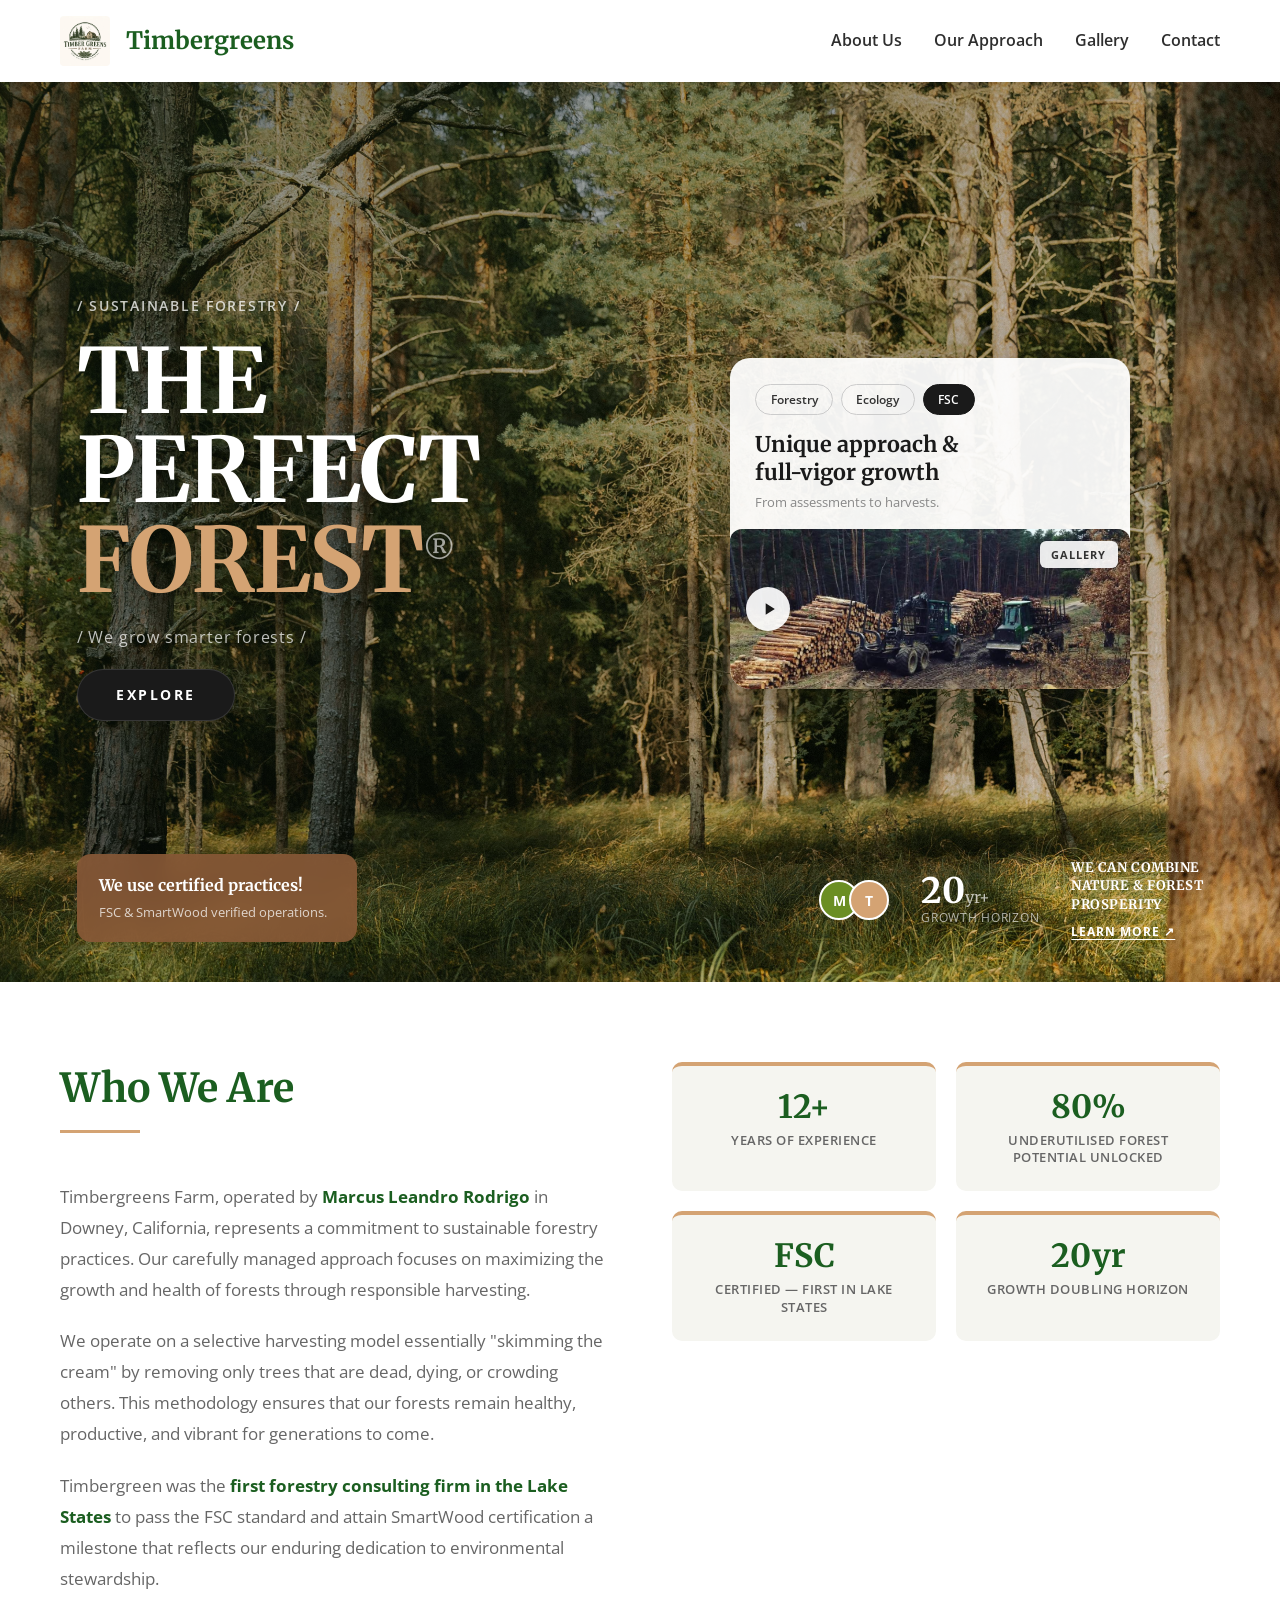
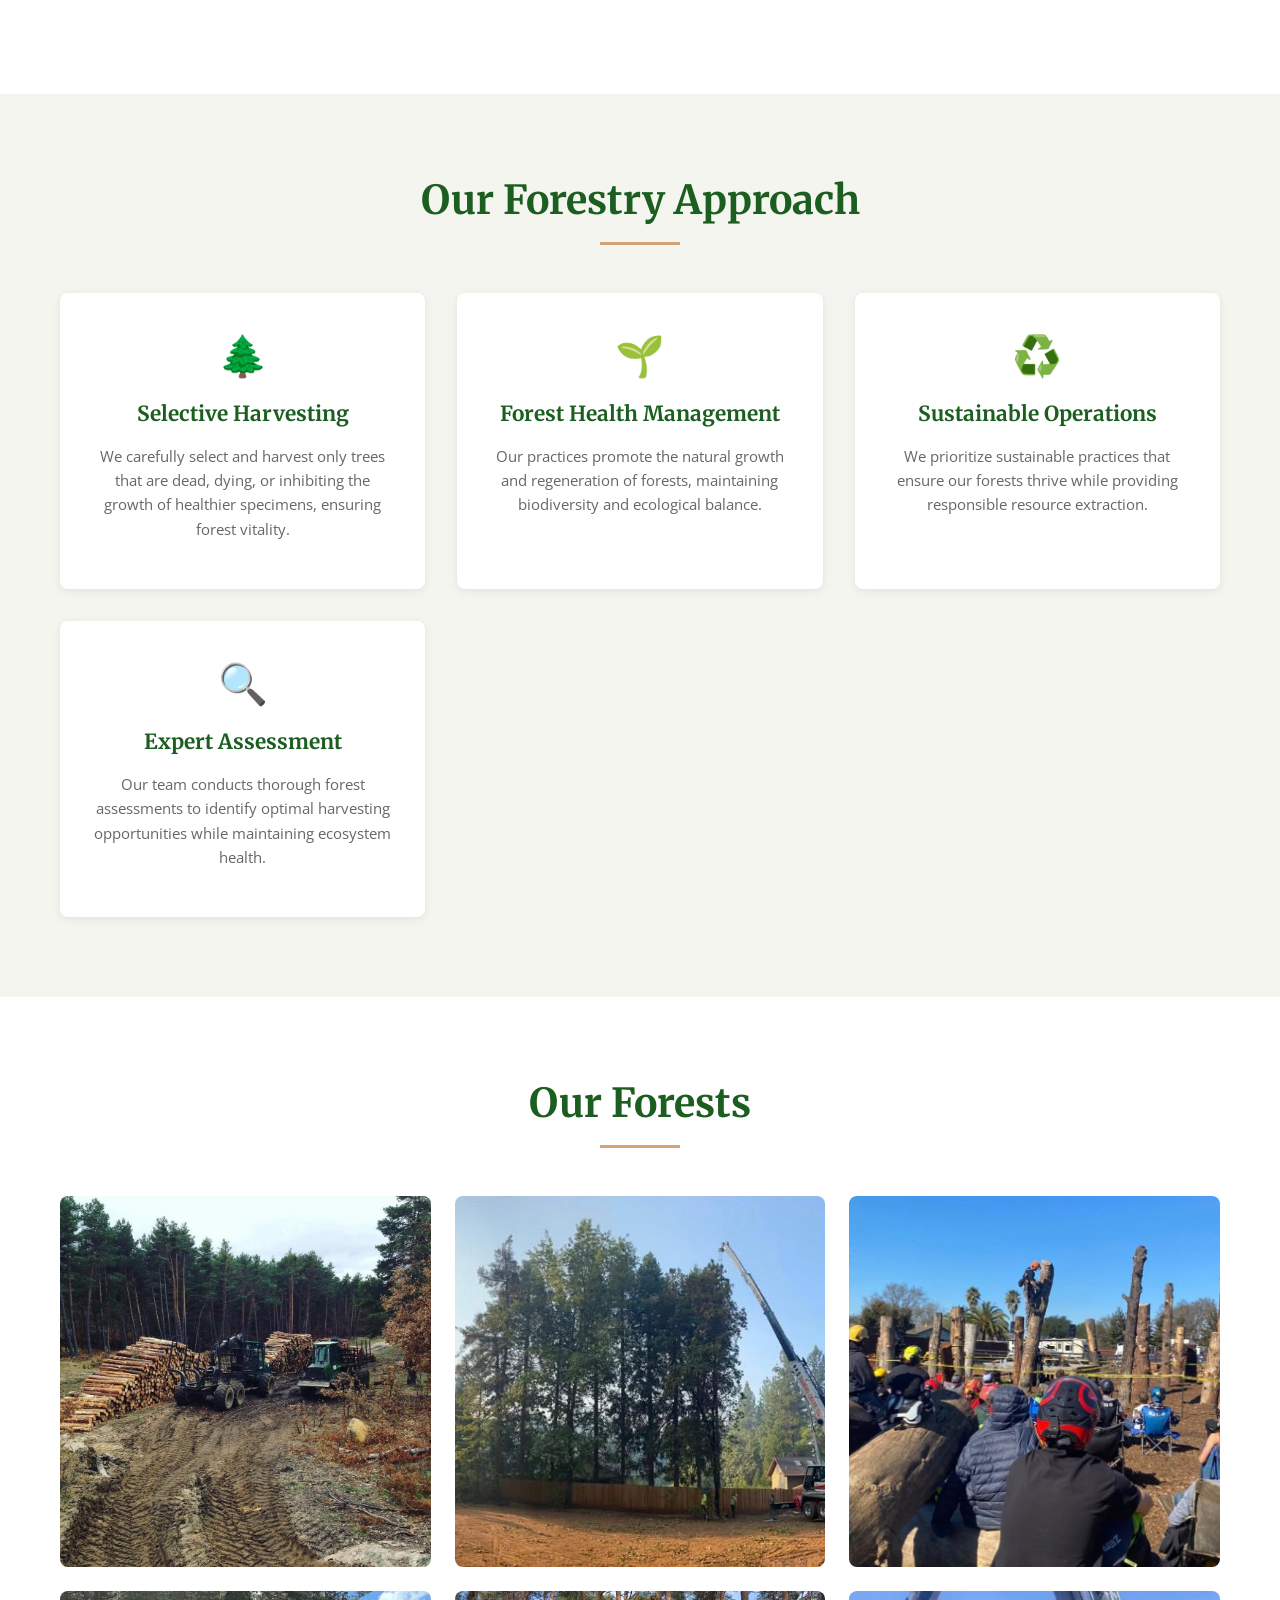
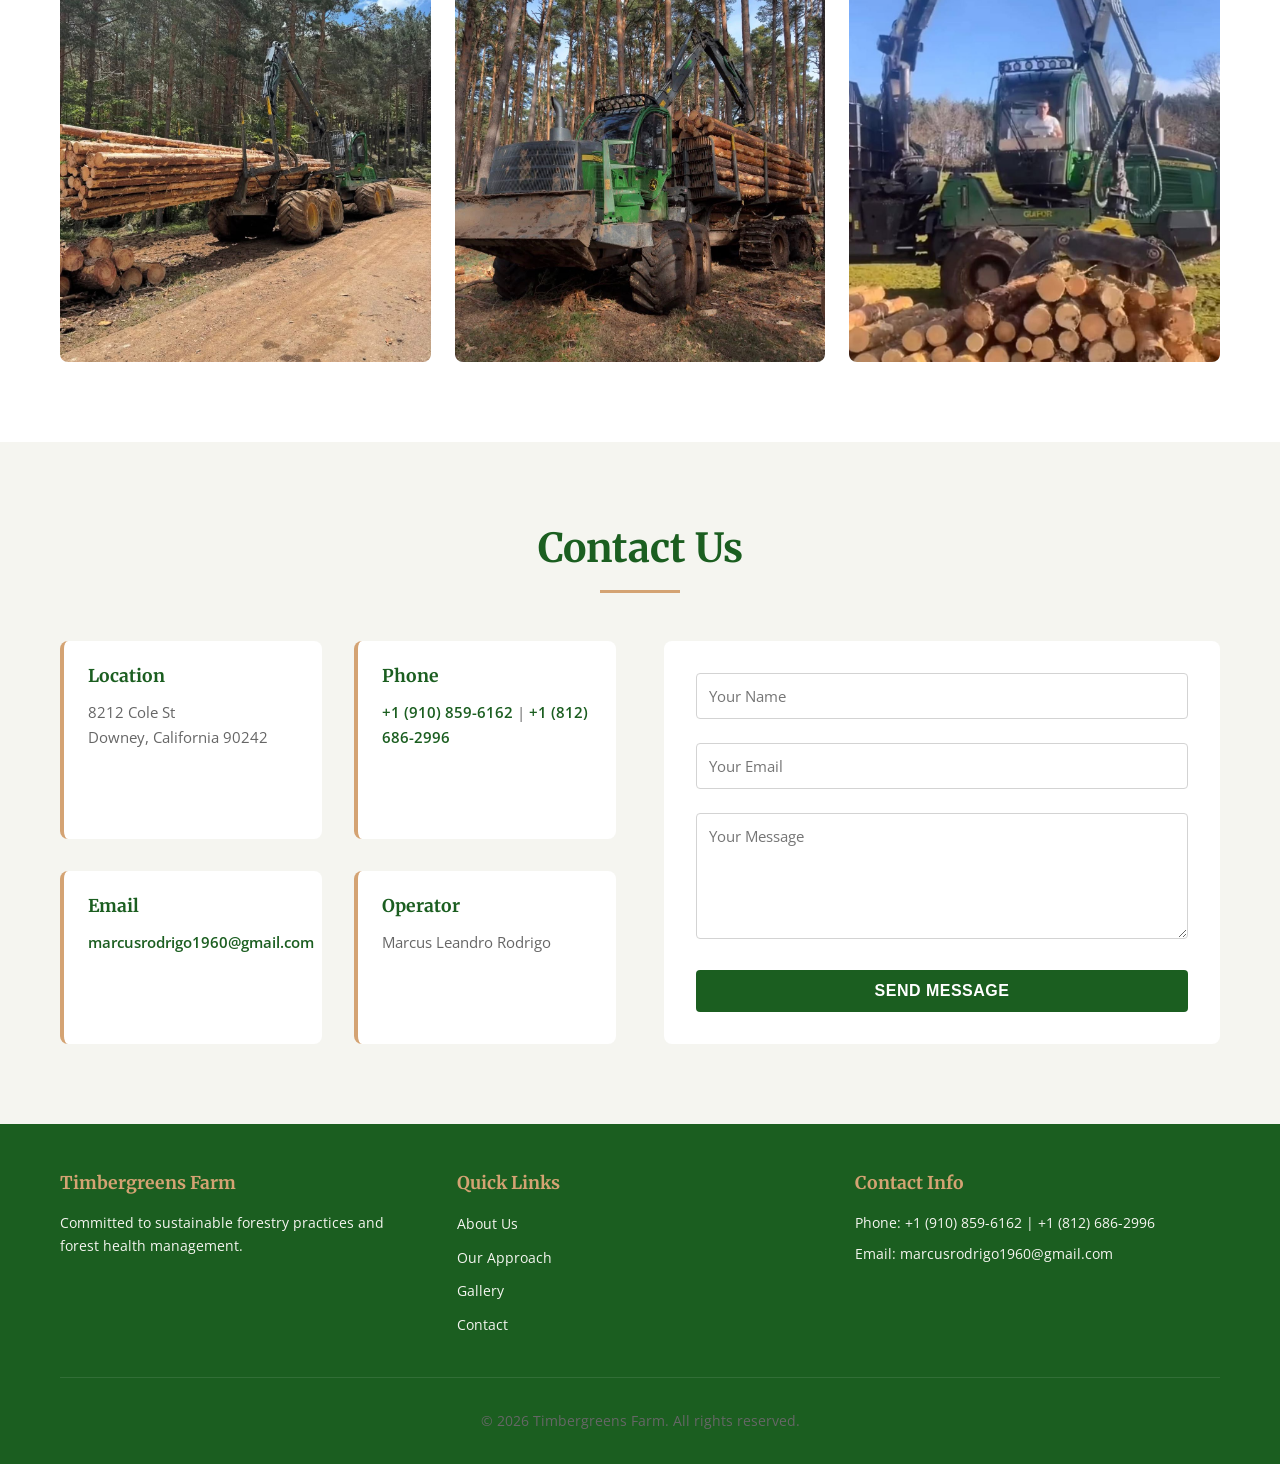
==== commit 442b283b: "refactor: remove em-dashes for hyphens and update site content statistics" ====
--- a/index.html
+++ b/index.html
@@ -142,7 +142,7 @@
               health of forests through responsible harvesting.
             </p>
             <p>
-              We operate on a selective harvesting model — essentially "skimming
+              We operate on a selective harvesting model essentially "skimming
               the cream" by removing only trees that are dead, dying, or
               crowding others. This methodology ensures that our forests remain
               healthy, productive, and vibrant for generations to come.
@@ -150,7 +150,7 @@
             <p>
               Timbergreen was the
               <strong>first forestry consulting firm in the Lake States</strong>
-              to pass the FSC standard and attain SmartWood certification — a
+              to pass the FSC standard and attain SmartWood certification a
               milestone that reflects our enduring dedication to environmental
               stewardship.
             </p>
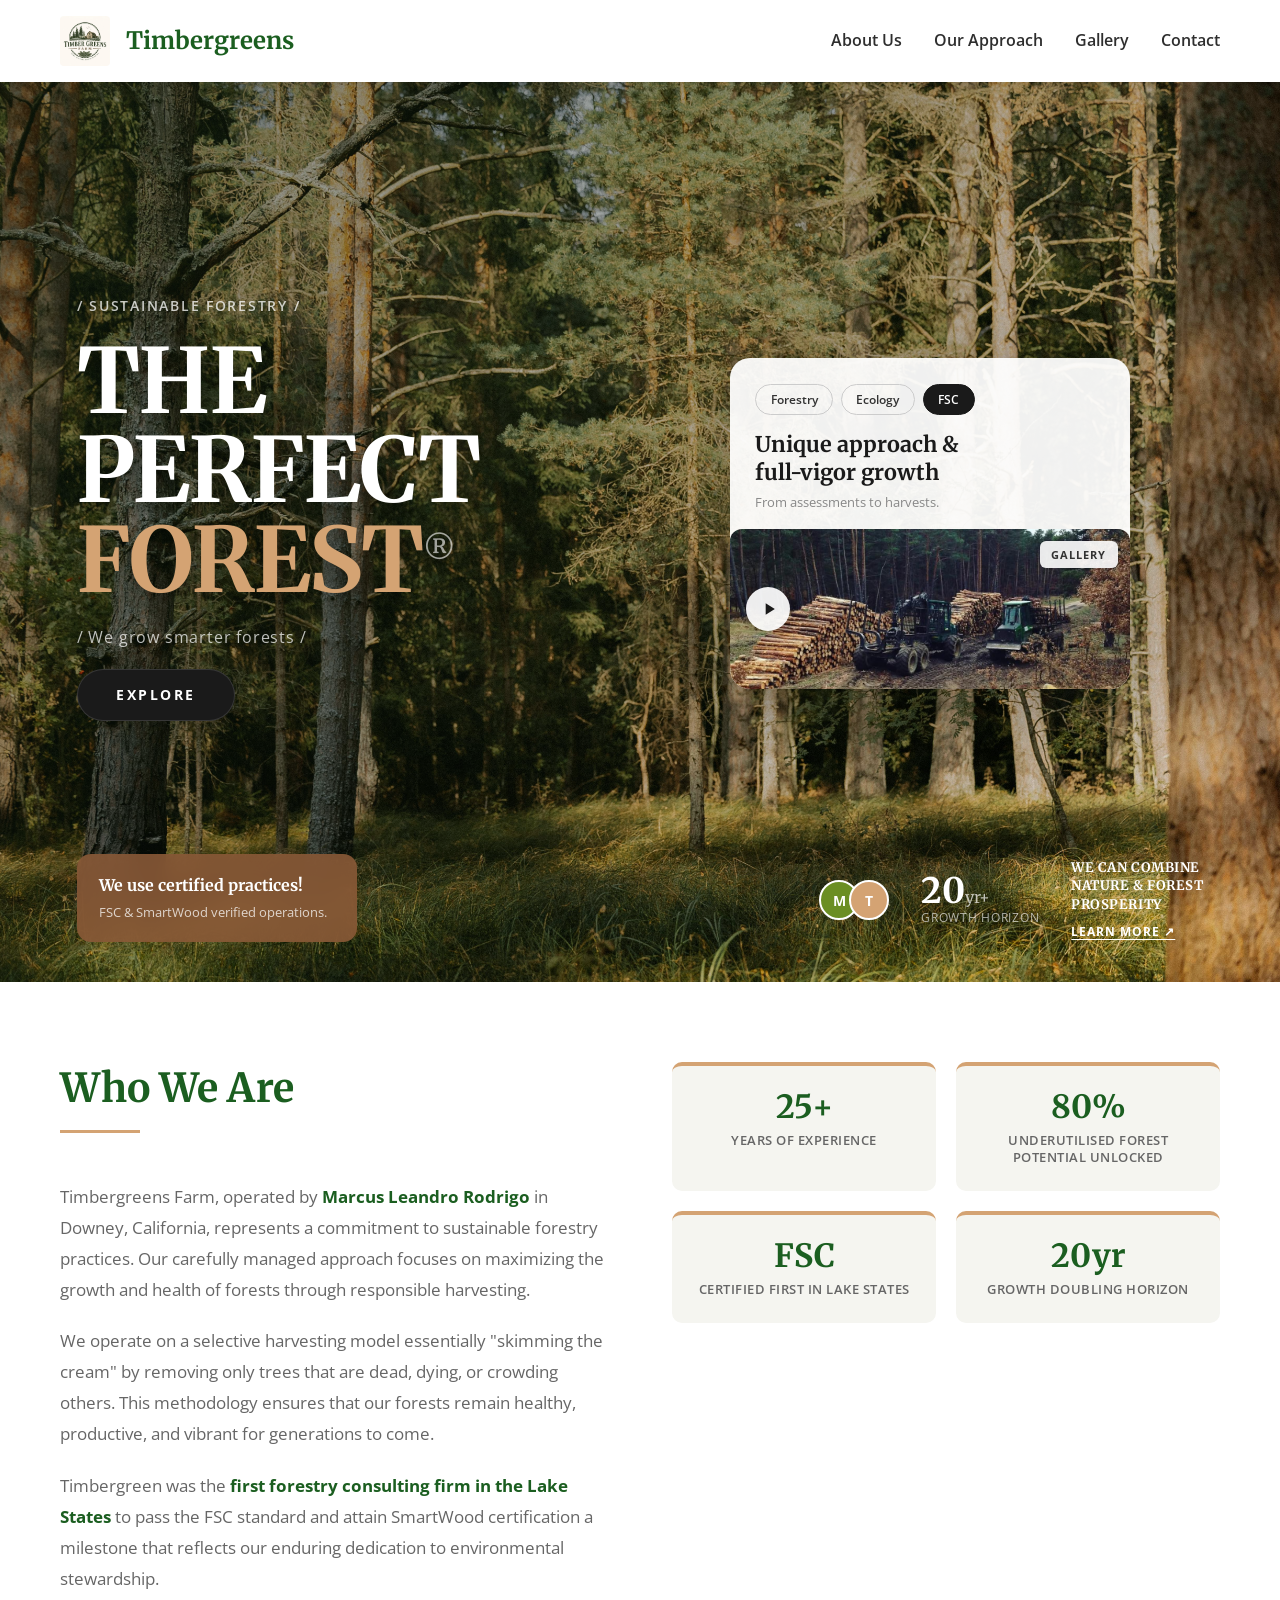
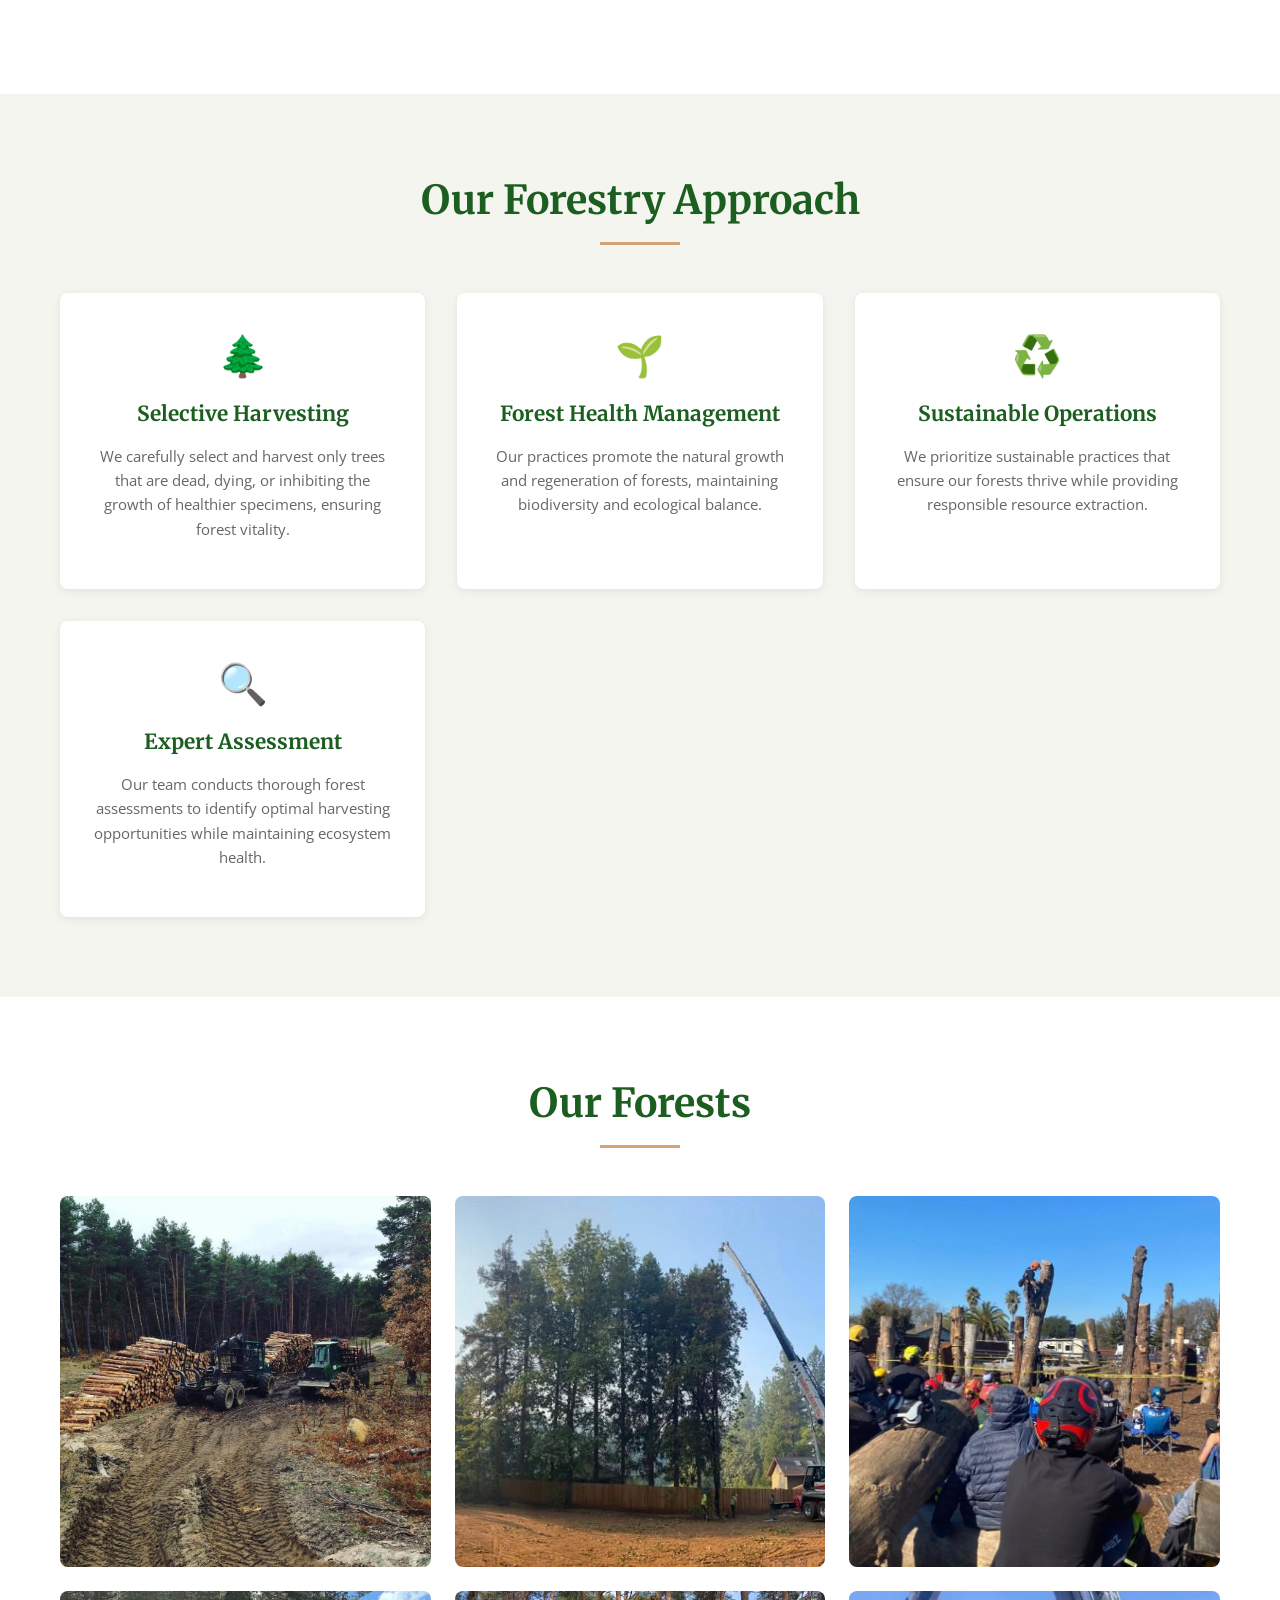
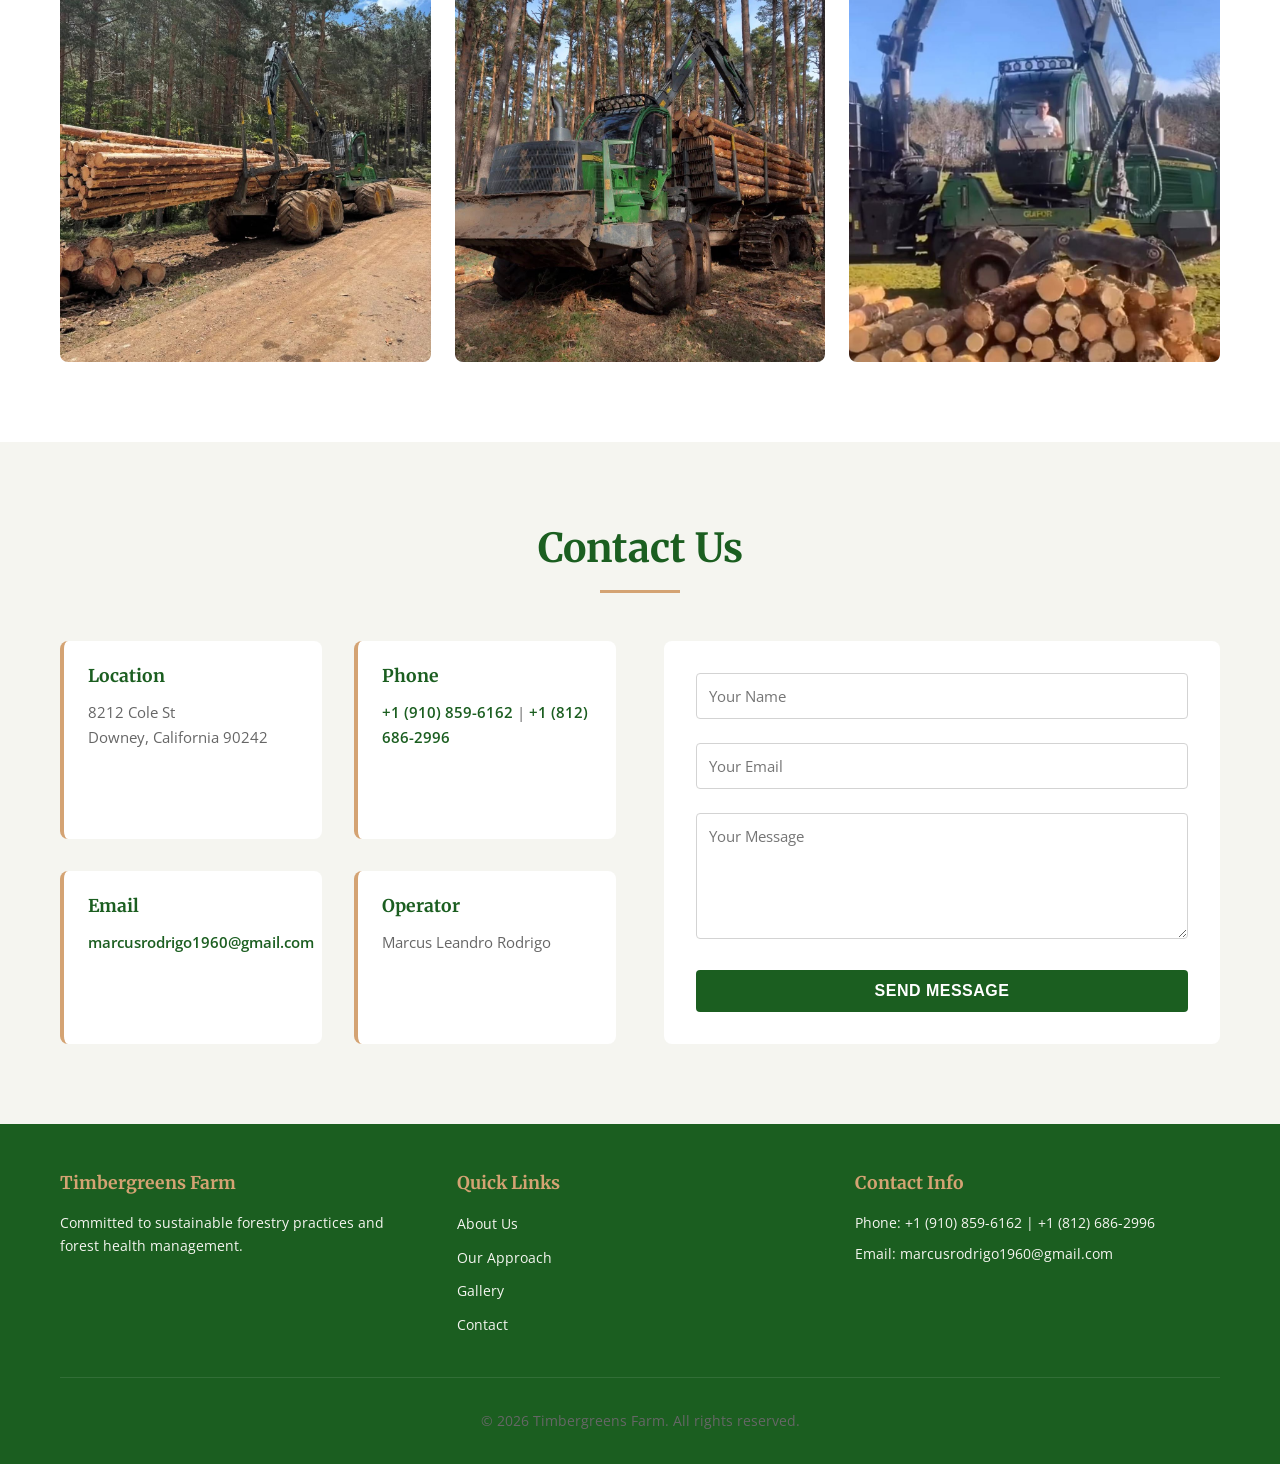
==== commit 482c8c69: "another commit" ====
--- a/index.html
+++ b/index.html
@@ -157,7 +157,7 @@
           </div>
           <div class="intro-stats">
             <div class="stat-card">
-              <span class="stat-number">12+</span>
+              <span class="stat-number">25+</span>
               <span class="stat-label">Years of Experience</span>
             </div>
             <div class="stat-card">
@@ -168,7 +168,7 @@
             </div>
             <div class="stat-card">
               <span class="stat-number">FSC</span>
-              <span class="stat-label">Certified — First in Lake States</span>
+              <span class="stat-label">Certified First in Lake States</span>
             </div>
             <div class="stat-card">
               <span class="stat-number">20yr</span>
